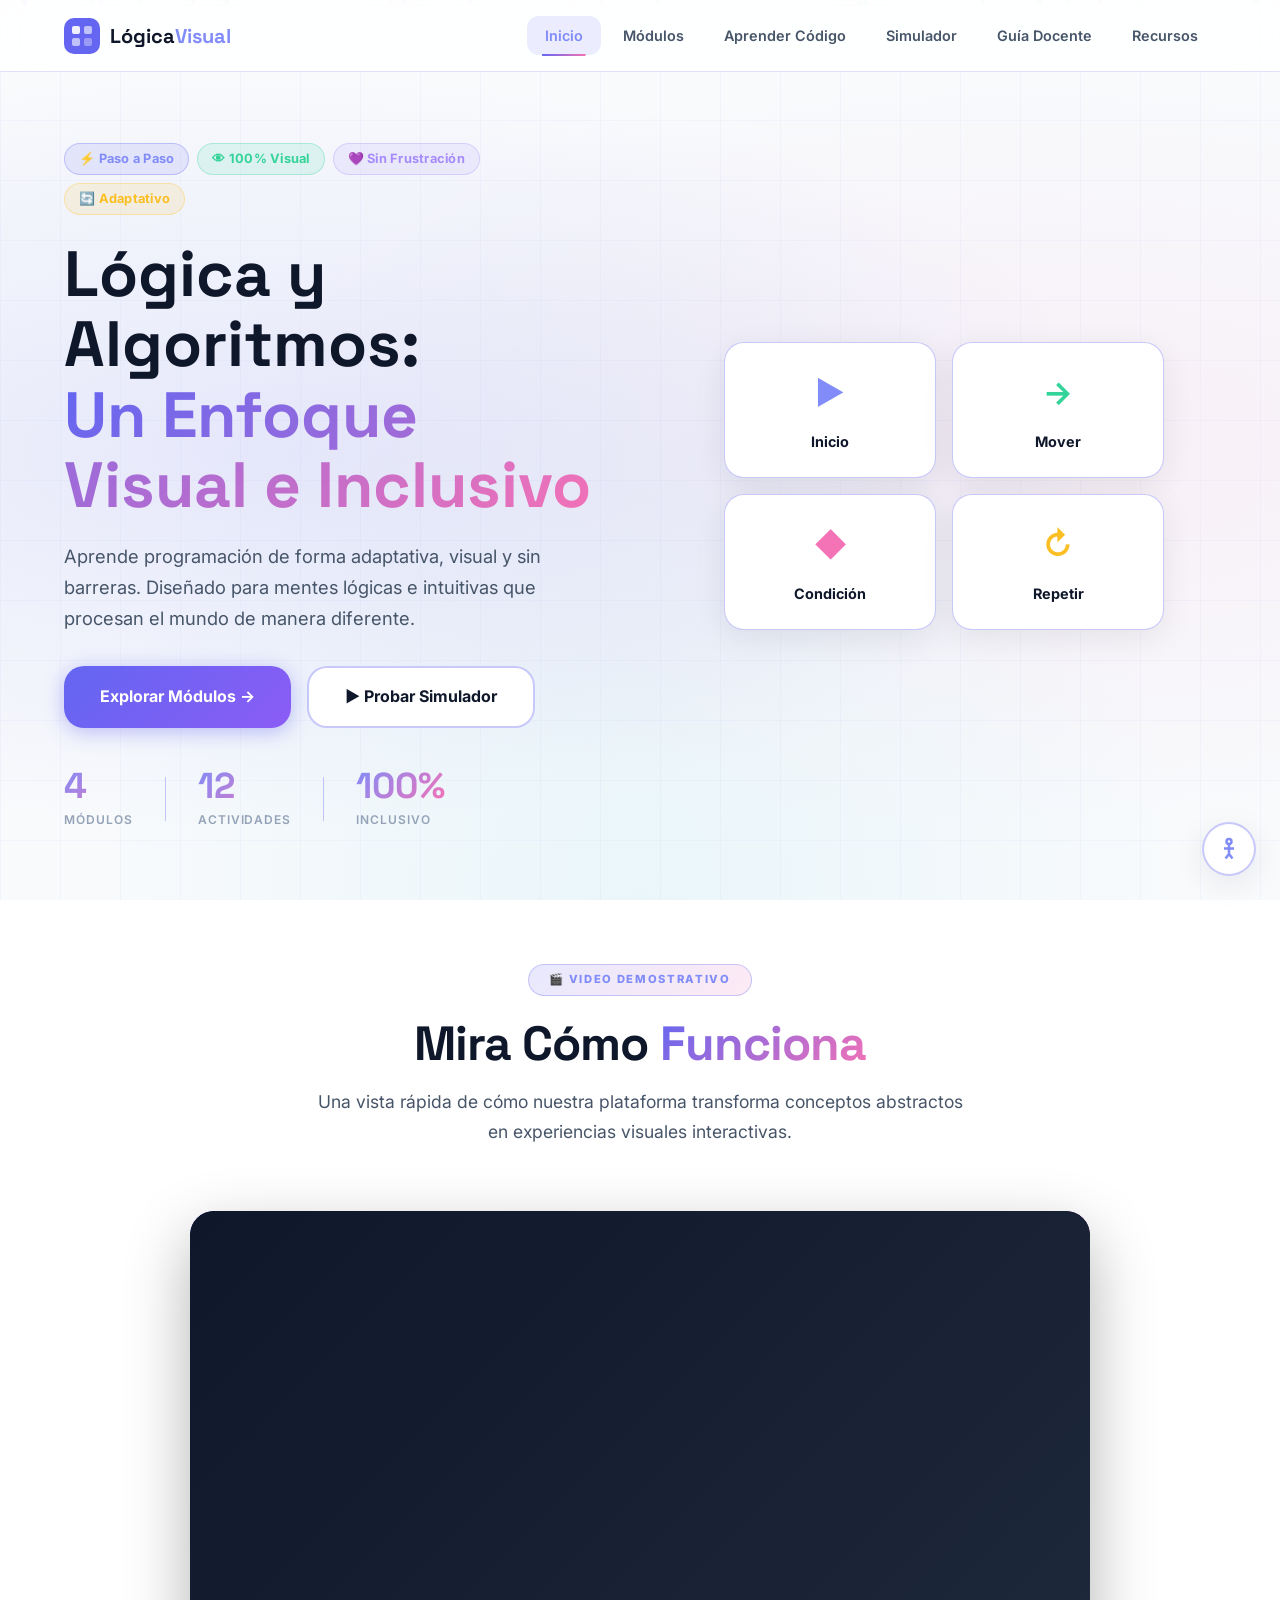
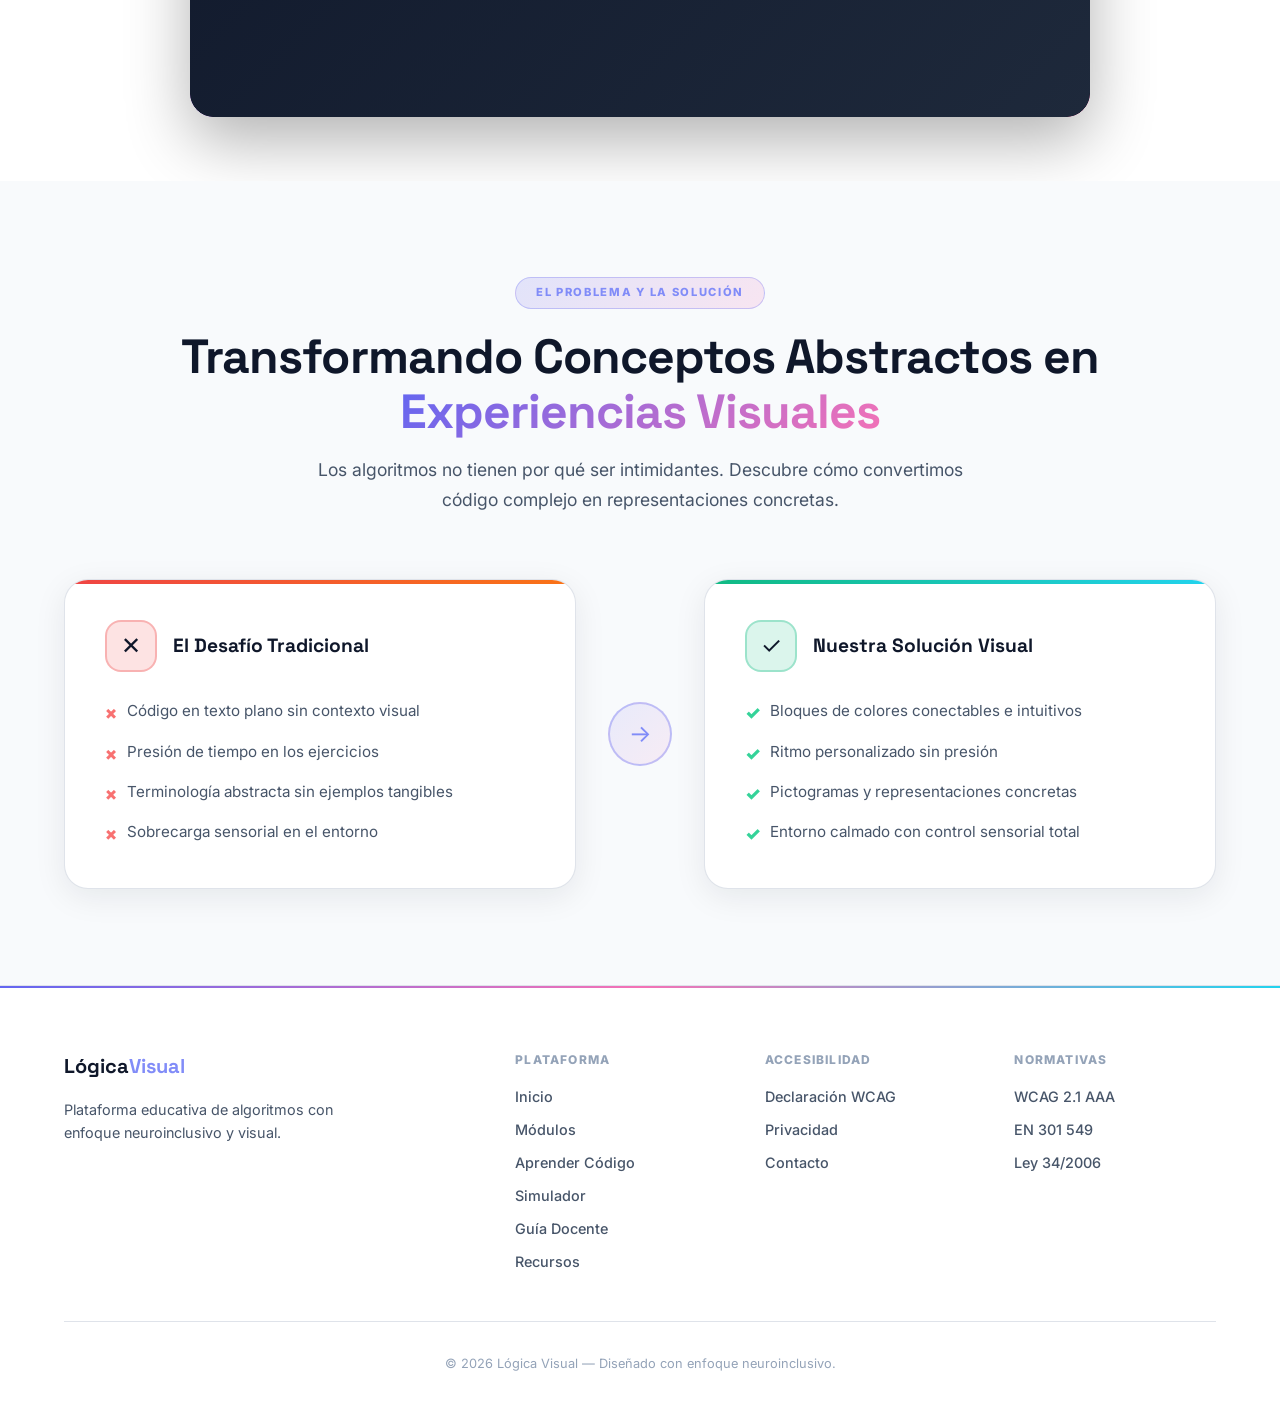
==== index.html @ 47a16895 "Add files via upload" ====
<!DOCTYPE html>
<html lang="es" data-mode="standard">
<head>
    <meta charset="UTF-8">
    <meta name="viewport" content="width=device-width, initial-scale=1.0">
    <meta name="description" content="Plataforma educativa de Algoritmos y Lógica de Programación para estudiantes neurodivergentes">
    <title>Lógica Visual | Inicio</title>
    <link rel="preconnect" href="https://fonts.googleapis.com">
    <link rel="preconnect" href="https://fonts.gstatic.com" crossorigin>
    <link href="https://fonts.googleapis.com/css2?family=Inter:wght@400;500;600;700;800&family=Space+Grotesk:wght@600;700;800&display=swap" rel="stylesheet">
    <link rel="stylesheet" href="styles.css">
</head>
<body>
    <a href="#main-content" class="skip-link">Saltar al contenido principal</a>

    <!-- Panel de Accesibilidad -->
    <div class="a11y-fab" id="a11yFab">
        <button class="a11y-fab-btn" id="a11yToggle" aria-label="Panel de accesibilidad" aria-expanded="false">
            <svg width="24" height="24" viewBox="0 0 24 24" fill="none" stroke="currentColor" stroke-width="2.5"><circle cx="12" cy="4.5" r="2.5"/><path d="M12 7v10m0 0l-3.5 4.5m3.5-4.5l3.5 4.5M7 11.5h10"/></svg>
        </button>
        <div class="a11y-panel" id="a11yPanel">
            <div class="a11y-panel-header"><span>Adaptación Sensorial</span></div>
            <div class="a11y-panel-body">
                <button class="a11y-btn active" data-mode="standard"><span class="a11y-btn-dot" style="background:linear-gradient(135deg,#6366F1,#8B5CF6)"></span>Modo Estándar</button>
                <button class="a11y-btn" data-mode="dark"><span class="a11y-btn-dot" style="background:linear-gradient(135deg,#1E293B,#334155)"></span>Modo Oscuro</button>
                <button class="a11y-btn" data-mode="high-contrast"><span class="a11y-btn-dot" style="background:linear-gradient(135deg,#FBBF24,#F59E0B)"></span>Alto Contraste</button>
                <button class="a11y-btn" data-mode="low-stimulus"><span class="a11y-btn-dot" style="background:linear-gradient(135deg,#D1D5DB,#9CA3AF)"></span>Baja Estimulación</button>
                <div class="a11y-divider"></div>
                <div class="a11y-font-row">
                    <button class="a11y-font-btn" id="fontDecrease">A−</button>
                    <span class="a11y-font-label">Texto</span>
                    <button class="a11y-font-btn" id="fontIncrease">A+</button>
                </div>
            </div>
        </div>
    </div>

    <!-- Navegación -->
    <header class="header">
        <nav class="nav">
            <div class="nav-inner">
                <a href="index.html" class="logo">
                    <div class="logo-mark">
                        <svg viewBox="0 0 36 36" fill="none">
                            <rect width="36" height="36" rx="10" fill="url(#lg)"/>
                            <defs><linearGradient id="lg" x1="0" y1="0" x2="36" y2="36"><stop stop-color="#6366F1"/><stop offset="1" stop-color="#A855F7"/></linearGradient></defs>
                            <rect x="8" y="8" width="8" height="8" rx="2" fill="#fff" opacity=".9"/>
                            <rect x="20" y="8" width="8" height="8" rx="2" fill="#fff" opacity=".6"/>
                            <rect x="8" y="20" width="8" height="8" rx="2" fill="#fff" opacity=".6"/>
                            <rect x="20" y="20" width="8" height="8" rx="2" fill="#fff" opacity=".35"/>
                        </svg>
                    </div>
                    <span class="logo-text">Lógica<span class="logo-accent">Visual</span></span>
                </a>
                <div class="nav-links" id="navLinks">
                    <a href="index.html" class="nav-link active">Inicio</a>
                    <a href="modulos.html" class="nav-link">Módulos</a>
                    <a href="aprender.html" class="nav-link">Aprender Código</a>
                    <a href="simulador.html" class="nav-link">Simulador</a>
                    <a href="guia.html" class="nav-link">Guía Docente</a>
                    <a href="recursos.html" class="nav-link">Recursos</a>
                </div>
            </div>
        </nav>
    </header>

    <main id="main-content">

        <!-- ═══════ HERO CINEMÁTICO ═══════ -->
        <section class="hero">
            <div class="hero-grid-overlay"></div>
            <div class="particles-container" id="particles"></div>
            <div class="hero-container">
                <div class="hero-content">
                    <div class="hero-badges">
                        <span class="badge badge-blue">⚡ Paso a Paso</span>
                        <span class="badge badge-emerald">👁 100% Visual</span>
                        <span class="badge badge-violet">💜 Sin Frustración</span>
                        <span class="badge badge-amber">🔄 Adaptativo</span>
                    </div>
                    <h1 class="hero-title">
                        Lógica y Algoritmos:<br>
                        <span class="hero-title-gradient">Un Enfoque Visual e Inclusivo</span>
                    </h1>
                    <p class="hero-sub">Aprende programación de forma adaptativa, visual y sin barreras. Diseñado para mentes lógicas e intuitivas que procesan el mundo de manera diferente.</p>
                    <div class="hero-actions">
                        <a href="modulos.html" class="btn-hero-primary">Explorar Módulos →</a>
                        <a href="simulador.html" class="btn-hero-secondary">▶ Probar Simulador</a>
                    </div>
                    <div class="hero-stats">
                        <div class="stat"><span class="stat-number">4</span><span class="stat-label">Módulos</span></div>
                        <div class="stat-divider"></div>
                        <div class="stat"><span class="stat-number">12</span><span class="stat-label">Actividades</span></div>
                        <div class="stat-divider"></div>
                        <div class="stat"><span class="stat-number">100%</span><span class="stat-label">Inclusivo</span></div>
                    </div>
                </div>
                <div class="hero-visual">
                    <div class="hero-3d-scene">
                        <div class="floating-block"><span style="color:var(--indigo);font-size:2rem">▶</span><span>Inicio</span></div>
                        <div class="floating-block"><span style="color:var(--emerald);font-size:2rem">→</span><span>Mover</span></div>
                        <div class="floating-block"><span style="color:var(--pink);font-size:2rem">◆</span><span>Condición</span></div>
                        <div class="floating-block"><span style="color:var(--amber);font-size:2rem">↻</span><span>Repetir</span></div>
                    </div>
                </div>
            </div>
        </section>

        <!-- ═══════ VIDEO INTERACTIVO ═══════ -->
        <section class="video-section">
            <div class="container">
                <div class="section-head">
                    <span class="section-tag">🎬 Video Demostrativo</span>
                    <h2 class="section-title">Mira Cómo <span class="gradient-text">Funciona</span></h2>
                    <p class="section-desc">Una vista rápida de cómo nuestra plataforma transforma conceptos abstractos en experiencias visuales interactivas.</p>
                </div>
                <div class="video-wrapper">
                    <div class="video-container" id="videoContainer">
                        <div class="video-placeholder" style="padding:0;overflow:hidden;">
                            <iframe src="https://www.youtube.com/embed/ECLEvQE_SDI" title="¿Qué es la Programación?" frameborder="0" allow="accelerometer; autoplay; clipboard-write; encrypted-media; gyroscope; picture-in-picture" referrerpolicy="strict-origin-when-cross-origin" allowfullscreen style="position:absolute;top:0;left:0;width:100%;height:100%;border-radius:inherit;"></iframe>
                        </div>
                    </div>
                </div>
            </div>
        </section>

        <!-- ═══════ DESAFÍO Y SOLUCIÓN ═══════ -->
        <section class="section">
            <div class="container">
                <div class="section-head">
                    <span class="section-tag">El Problema y la Solución</span>
                    <h2 class="section-title">Transformando Conceptos Abstractos en <span class="gradient-text">Experiencias Visuales</span></h2>
                    <p class="section-desc">Los algoritmos no tienen por qué ser intimidantes. Descubre cómo convertimos código complejo en representaciones concretas.</p>
                </div>
                <div class="challenge-row">
                    <article class="challenge-card">
                        <div class="challenge-card-top">
                            <div class="challenge-icon challenge-icon-red">✕</div>
                            <h3 class="challenge-label">El Desafío Tradicional</h3>
                        </div>
                        <ul class="challenge-list">
                            <li><span class="x-mark">×</span> Código en texto plano sin contexto visual</li>
                            <li><span class="x-mark">×</span> Presión de tiempo en los ejercicios</li>
                            <li><span class="x-mark">×</span> Terminología abstracta sin ejemplos tangibles</li>
                            <li><span class="x-mark">×</span> Sobrecarga sensorial en el entorno</li>
                        </ul>
                    </article>
                    <div class="challenge-arrow-col">
                        <div class="challenge-arrow">→</div>
                    </div>
                    <article class="challenge-card">
                        <div class="challenge-card-top">
                            <div class="challenge-icon challenge-icon-green">✓</div>
                            <h3 class="challenge-label">Nuestra Solución Visual</h3>
                        </div>
                        <ul class="challenge-list">
                            <li><span class="check-mark">✓</span> Bloques de colores conectables e intuitivos</li>
                            <li><span class="check-mark">✓</span> Ritmo personalizado sin presión</li>
                            <li><span class="check-mark">✓</span> Pictogramas y representaciones concretas</li>
                            <li><span class="check-mark">✓</span> Entorno calmado con control sensorial total</li>
                        </ul>
                    </article>
                </div>
            </div>
        </section>

    </main>

    <footer class="footer">
        <div class="container">
            <div class="footer-grid">
                <div class="footer-brand">
                    <a href="index.html" class="logo">
                        <span class="logo-text">Lógica<span class="logo-accent">Visual</span></span>
                    </a>
                    <p class="footer-tagline">Plataforma educativa de algoritmos con enfoque neuroinclusivo y visual.</p>
                </div>
                <div class="footer-col">
                    <h4>Plataforma</h4>
                    <a href="index.html">Inicio</a>
                    <a href="modulos.html">Módulos</a>
                    <a href="aprender.html">Aprender Código</a>
                    <a href="simulador.html">Simulador</a>
                    <a href="guia.html">Guía Docente</a>
                    <a href="recursos.html">Recursos</a>
                </div>
                <div class="footer-col">
                    <h4>Accesibilidad</h4>
                    <a href="#">Declaración WCAG</a>
                    <a href="#">Privacidad</a>
                    <a href="#">Contacto</a>
                </div>
                <div class="footer-col">
                    <h4>Normativas</h4>
                    <a href="#">WCAG 2.1 AAA</a>
                    <a href="#">EN 301 549</a>
                    <a href="#">Ley 34/2006</a>
                </div>
            </div>
            <div class="footer-bottom">
                <p>© 2026 Lógica Visual — Diseñado con enfoque neuroinclusivo.</p>
            </div>
        </div>
    </footer>

    <script src="app.js"></script>
</body>
</html>
---- styles.css ----
/* ═══════════════════════════════════════════════════════════
   LÓGICA VISUAL — DISEÑO CINEMATOGRÁFICO PROFESIONAL
   ═══════════════════════════════════════════════════════════ */

/* ─── VARIABLES DE DISEÑO ─── */
:root {
    --c-bg: #0B1120;
    --c-bg2: #111827;
    --c-bg3: #1E293B;
    --c-card: #1E293B;
    --c-text: #F1F5F9;
    --c-text2: #94A3B8;
    --c-text3: #64748B;
    --c-border: rgba(99,102,241,0.3);
    --c-border2: rgba(148,163,184,0.2);

    --indigo: #818CF8;
    --indigo-d: #6366F1;
    --emerald: #34D399;
    --pink: #F472B6;
    --amber: #FBBF24;
    --red: #F87171;
    --cyan: #22D3EE;
    --violet: #A78BFA;
    --orange: #FB923C;

    --g1: linear-gradient(135deg, #6366F1, #8B5CF6, #A78BFA);
    --g2: linear-gradient(135deg, #06B6D4, #3B82F6, #8B5CF6);
    --g3: linear-gradient(135deg, #F43F5E, #EC4899, #F472B6);
    --g4: linear-gradient(135deg, #F59E0B, #F97316, #EF4444);
    --g5: linear-gradient(135deg, #10B981, #14B8A6, #06B6D4);

    --shadow-card: 0 8px 32px rgba(0,0,0,0.4);
    --shadow-glow: 0 0 40px rgba(99,102,241,0.3);
    --r-sm: 8px; --r-md: 12px; --r-lg: 16px; --r-xl: 20px; --r-2xl: 24px; --r-full: 9999px;
    --font: 'Inter', sans-serif;
    --font-d: 'Space Grotesk', sans-serif;
    --container: 1200px;
    --header-h: 72px;
}

/* ─── MODO CLARO ─── */
[data-mode="standard"] {
    --c-bg: #F8FAFC;
    --c-bg2: #FFFFFF;
    --c-bg3: #F1F5F9;
    --c-card: #FFFFFF;
    --c-text: #0F172A;
    --c-text2: #475569;
    --c-text3: #94A3B8;
    --c-border: rgba(99,102,241,0.35);
    --c-border2: rgba(148,163,184,0.3);
    --shadow-card: 0 8px 32px rgba(15,23,42,0.08);
    --shadow-glow: 0 0 40px rgba(99,102,241,0.15);
}
/* ─── ALTO CONTRASTE ─── */
[data-mode="high-contrast"] {
    --c-bg: #000000;
    --c-bg2: #0A0A0A;
    --c-bg3: #1A1A1A;
    --c-card: #0A0A0A;
    --c-text: #FFFFFF;
    --c-text2: #FFFFFF;
    --c-text3: #E0E0E0;
    --c-border: #FFD740;
    --c-border2: #FFFFFF;
}
/* ─── BAJA ESTIMULACIÓN ─── */
[data-mode="low-stimulus"] {
    --c-bg: #F5F5F0;
    --c-bg2: #FAFAF8;
    --c-bg3: #EEEDEA;
    --c-card: #FAFAF8;
    --c-text: #2C2C2C;
    --c-text2: #5A5A5A;
    --c-text3: #8A8A8A;
    --c-border: #D0D0C8;
    --shadow-card: 0 4px 16px rgba(44,44,44,0.06);
}

/* ═══════════════════════════════════════════════
   RESET Y BASE
   ═══════════════════════════════════════════════ */
*, *::before, *::after { box-sizing: border-box; margin: 0; padding: 0; }
html { scroll-behavior: smooth; font-size: 16px; }
body {
    font-family: var(--font);
    color: var(--c-text);
    background: var(--c-bg);
    line-height: 1.6;
    overflow-x: hidden;
    -webkit-font-smoothing: antialiased;
}
img, svg, video { max-width: 100%; display: block; }
a { color: inherit; text-decoration: none; }
ul { list-style: none; }
button { font-family: inherit; cursor: pointer; border: none; background: none; color: inherit; }
.container { max-width: var(--container); margin: 0 auto; padding: 0 1.5rem; }
.skip-link { position: absolute; top: -100%; left: 1rem; z-index: 9999; padding: .75rem 1.5rem; background: var(--indigo-d); color: #fff; font-weight: 600; }
.skip-link:focus { top: 0; }
*:focus-visible { outline: 3px solid var(--indigo); outline-offset: 2px; }

/* ═══════════════════════════════════════════════
   BORDES DEGRADADOS ANIMADOS (EFECTO CINEMÁTICO)
   ═══════════════════════════════════════════════ */
.gradient-border {
    position: relative;
    background: var(--c-card);
    border-radius: var(--r-xl);
    overflow: hidden;
}
.gradient-border::before {
    content: '';
    position: absolute;
    inset: 0;
    border-radius: inherit;
    padding: 2px;
    background: linear-gradient(135deg, var(--indigo-d), var(--pink), var(--cyan), var(--emerald));
    background-size: 300% 300%;
    animation: borderRotate 6s linear infinite;
    -webkit-mask: linear-gradient(#fff 0 0) content-box, linear-gradient(#fff 0 0);
    -webkit-mask-composite: xor;
    mask-composite: exclude;
    pointer-events: none;
}
@keyframes borderRotate {
    0% { background-position: 0% 50%; }
    50% { background-position: 100% 50%; }
    100% { background-position: 0% 50%; }
}

/* Línea de gradiente superior */
.gradient-topline {
    position: relative;
    overflow: hidden;
}
.gradient-topline::before {
    content: '';
    position: absolute;
    top: 0;
    left: 0;
    right: 0;
    height: 3px;
    background: linear-gradient(90deg, var(--indigo-d), var(--pink), var(--cyan), var(--emerald), var(--indigo-d));
    background-size: 200% 100%;
    animation: slideGradient 4s linear infinite;
    z-index: 10;
}
@keyframes slideGradient {
    0% { background-position: 0% 50%; }
    100% { background-position: 200% 50%; }
}

/* ═══════════════════════════════════════════════
   PANEL ACCESIBILIDAD
   ═══════════════════════════════════════════════ */
.a11y-fab { position: fixed; bottom: 1.5rem; right: 1.5rem; z-index: 9000; }
.a11y-fab-btn {
    width: 54px; height: 54px; border-radius: var(--r-full);
    background: var(--c-card); border: 2px solid var(--c-border);
    box-shadow: var(--shadow-card);
    display: flex; align-items: center; justify-content: center;
    color: var(--indigo); transition: all .3s;
}
.a11y-fab-btn:hover { transform: scale(1.1) rotate(90deg); box-shadow: var(--shadow-glow); }
.a11y-panel {
    position: absolute; bottom: calc(100% + 12px); right: 0;
    width: 280px; background: var(--c-card);
    border-radius: var(--r-xl); border: 1px solid var(--c-border);
    box-shadow: var(--shadow-card); overflow: hidden;
    display: none;
}
.a11y-fab.open .a11y-panel { display: block; animation: panelIn .3s ease; }
@keyframes panelIn { from { opacity: 0; transform: translateY(10px); } to { opacity: 1; transform: translateY(0); } }
.a11y-panel-header { padding: .875rem 1rem; font-size: .75rem; font-weight: 700; text-transform: uppercase; letter-spacing: .1em; color: var(--c-text2); border-bottom: 1px solid var(--c-border2); }
.a11y-panel-body { padding: .75rem; }
.a11y-btn {
    display: flex; align-items: center; gap: .625rem; width: 100%;
    padding: .5rem .75rem; border-radius: var(--r-md);
    font-size: .85rem; font-weight: 500; color: var(--c-text2); text-align: left;
    transition: all .2s;
}
.a11y-btn:hover { background: var(--c-bg3); color: var(--c-text); }
.a11y-btn.active { background: rgba(99,102,241,.15); color: var(--indigo); font-weight: 600; }
.a11y-btn-dot { width: 16px; height: 16px; border-radius: 50%; }
.a11y-divider { height: 1px; background: var(--c-border2); margin: .5rem 0; }
.a11y-font-row { display: flex; align-items: center; justify-content: center; gap: .75rem; }
.a11y-font-btn {
    width: 36px; height: 32px; border-radius: var(--r-sm);
    border: 1px solid var(--c-border); font-size: .8rem; font-weight: 700;
    color: var(--c-text2); background: var(--c-bg3);
    display: flex; align-items: center; justify-content: center;
}
.a11y-font-label { font-size: .75rem; color: var(--c-text3); font-weight: 600; }

/* ═══════════════════════════════════════════════
   HEADER CINEMÁTICO
   ═══════════════════════════════════════════════ */
.header {
    position: fixed; top: 0; left: 0; right: 0; z-index: 1000;
    height: var(--header-h);
    background: rgba(11,17,32,.85);
    backdrop-filter: blur(20px);
    -webkit-backdrop-filter: blur(20px);
    border-bottom: 1px solid rgba(99,102,241,.2);
}
[data-mode="standard"] .header { background: rgba(255,255,255,.85); border-bottom-color: rgba(99,102,241,.2); }
.nav { height: 100%; }
.nav-inner {
    max-width: var(--container); margin: 0 auto; padding: 0 1.5rem;
    height: 100%; display: flex; align-items: center; justify-content: space-between;
}
.logo { display: flex; align-items: center; gap: .625rem; }
.logo-mark svg { width: 36px; height: 36px; transition: transform .3s; }
.logo:hover .logo-mark svg { transform: rotate(90deg); }
.logo-text { font-family: var(--font-d); font-size: 1.25rem; font-weight: 800; color: var(--c-text); }
.logo-accent { color: var(--indigo); }
.nav-links { display: flex; gap: .25rem; }
.nav-link {
    position: relative;
    padding: .5rem 1.125rem; border-radius: var(--r-md);
    font-size: .9rem; font-weight: 600; color: var(--c-text2);
    transition: all .3s;
}
.nav-link:hover { color: var(--c-text); background: rgba(99,102,241,.1); }
.nav-link.active {
    color: var(--indigo);
    background: rgba(99,102,241,.12);
}
.nav-link.active::after {
    content: '';
    position: absolute; bottom: -1px; left: 50%; transform: translateX(-50%);
    width: 60%; height: 2px;
    background: linear-gradient(90deg, var(--indigo-d), var(--pink));
    border-radius: 2px;
}

/* ═══════════════════════════════════════════════
   HERO CINEMÁTICO
   ═══════════════════════════════════════════════ */
.hero {
    position: relative;
    min-height: 100vh;
    display: flex; align-items: center;
    padding-top: var(--header-h);
    overflow: hidden;
    background:
        radial-gradient(ellipse at 20% 50%, rgba(99,102,241,.12) 0%, transparent 60%),
        radial-gradient(ellipse at 80% 50%, rgba(244,114,182,.08) 0%, transparent 60%),
        radial-gradient(ellipse at 50% 100%, rgba(6,182,212,.06) 0%, transparent 60%),
        var(--c-bg);
}
.hero-grid-overlay {
    position: absolute; inset: 0;
    background-image:
        linear-gradient(rgba(99,102,241,.04) 1px, transparent 1px),
        linear-gradient(90deg, rgba(99,102,241,.04) 1px, transparent 1px);
    background-size: 60px 60px;
    pointer-events: none;
}
[data-mode="dark"] .hero-grid-overlay {
    background-image:
        linear-gradient(rgba(99,102,241,.06) 1px, transparent 1px),
        linear-gradient(90deg, rgba(99,102,241,.06) 1px, transparent 1px);
}
.hero-container {
    position: relative; z-index: 2;
    max-width: var(--container); margin: 0 auto; padding: 0 1.5rem;
    display: grid; grid-template-columns: 1fr 1fr; gap: 4rem; align-items: center;
}
.hero-content { display: flex; flex-direction: column; align-items: flex-start; }
.hero-badges { display: flex; flex-wrap: wrap; gap: .5rem; margin-bottom: 1.5rem; }
.badge {
    display: inline-flex; align-items: center; gap: .375rem;
    padding: .3rem .875rem; border-radius: var(--r-full);
    font-size: .8rem; font-weight: 700; letter-spacing: .02em;
    border: 1px solid;
}
.badge-blue { background: rgba(99,102,241,.12); color: var(--indigo); border-color: rgba(99,102,241,.3); }
.badge-emerald { background: rgba(52,211,153,.12); color: var(--emerald); border-color: rgba(52,211,153,.3); }
.badge-violet { background: rgba(167,139,250,.12); color: var(--violet); border-color: rgba(167,139,250,.3); }
.badge-amber { background: rgba(251,191,36,.12); color: var(--amber); border-color: rgba(251,191,36,.3); }

.hero-title {
    font-family: var(--font-d);
    font-size: clamp(2.5rem, 5vw, 4rem);
    font-weight: 800; line-height: 1.1;
    color: var(--c-text);
    margin-bottom: 1.25rem;
}
.hero-title-gradient {
    background: linear-gradient(135deg, var(--indigo-d), var(--pink), var(--orange));
    background-size: 200% 200%;
    -webkit-background-clip: text; -webkit-text-fill-color: transparent;
    background-clip: text;
    animation: gradShift 5s ease infinite;
}
@keyframes gradShift { 0%,100% { background-position: 0% 50%; } 50% { background-position: 100% 50%; } }
.hero-sub { font-size: 1.15rem; color: var(--c-text2); line-height: 1.7; margin-bottom: 2rem; max-width: 540px; }
.hero-actions { display: flex; gap: 1rem; flex-wrap: wrap; margin-bottom: 2.5rem; }

.btn-hero-primary {
    display: inline-flex; align-items: center; gap: .5rem;
    padding: 1rem 2.25rem;
    background: linear-gradient(135deg, #6366F1, #8B5CF6);
    color: #fff; font-weight: 700; font-size: 1rem;
    border-radius: var(--r-xl);
    box-shadow: 0 4px 20px rgba(99,102,241,.4);
    transition: all .4s cubic-bezier(.4,0,.2,1);
    position: relative; overflow: hidden;
}
.btn-hero-primary::after {
    content: ''; position: absolute; inset: 0;
    background: linear-gradient(135deg, rgba(255,255,255,.2), transparent);
    opacity: 0; transition: opacity .3s;
}
.btn-hero-primary:hover { transform: translateY(-3px); box-shadow: 0 8px 30px rgba(99,102,241,.5); color: #fff; }
.btn-hero-primary:hover::after { opacity: 1; }

.btn-hero-secondary {
    display: inline-flex; align-items: center; gap: .5rem;
    padding: 1rem 2.25rem;
    background: var(--c-card); color: var(--c-text);
    font-weight: 700; font-size: 1rem;
    border-radius: var(--r-xl);
    border: 2px solid var(--c-border);
    transition: all .4s;
}
.btn-hero-secondary:hover { border-color: var(--indigo); color: var(--indigo); transform: translateY(-3px); box-shadow: var(--shadow-glow); }

.hero-stats { display: flex; align-items: center; gap: 2rem; }
.stat { display: flex; flex-direction: column; }
.stat-number {
    font-family: var(--font-d); font-size: 2.25rem; font-weight: 800;
    color: var(--c-text); line-height: 1;
    background: linear-gradient(135deg, var(--indigo), var(--pink));
    -webkit-background-clip: text; -webkit-text-fill-color: transparent; background-clip: text;
}
.stat-label { font-size: .75rem; color: var(--c-text3); font-weight: 600; margin-top: .375rem; text-transform: uppercase; letter-spacing: .08em; }
.stat-divider { width: 1px; height: 44px; background: var(--c-border); }

.hero-visual { display: flex; justify-content: center; align-items: center; }
.hero-3d-scene { display: grid; grid-template-columns: 1fr 1fr; gap: 1rem; width: 100%; max-width: 440px; }
.floating-block {
    background: var(--c-card); border: 1px solid var(--c-border);
    border-radius: var(--r-xl); padding: 1.5rem;
    display: flex; flex-direction: column; align-items: center; gap: .75rem;
    box-shadow: var(--shadow-card);
    transition: all .4s;
    animation: floatBlock 6s ease-in-out infinite;
}
.floating-block:nth-child(1) { animation-delay: 0s; }
.floating-block:nth-child(2) { animation-delay: 1.5s; }
.floating-block:nth-child(3) { animation-delay: 3s; }
.floating-block:nth-child(4) { animation-delay: 4.5s; }
@keyframes floatBlock { 0%,100% { transform: translateY(0); } 50% { transform: translateY(-12px); } }
.floating-block:hover { border-color: var(--indigo); box-shadow: var(--shadow-glow); }
.floating-block span { font-size: .9rem; font-weight: 700; color: var(--c-text); }

/* ═══════════════════════════════════════════════
   SECCIONES
   ═══════════════════════════════════════════════ */
.section {
    padding: 6rem 0;
    position: relative;
    overflow: hidden;
}
.section:nth-child(odd) { background: var(--c-bg); }
.section:nth-child(even) { background: var(--c-bg2); }
.section-head { text-align: center; margin-bottom: 4rem; position: relative; z-index: 2; }
.section-tag {
    display: inline-block;
    font-size: .7rem; font-weight: 800;
    text-transform: uppercase; letter-spacing: .15em;
    padding: .375rem 1.25rem;
    border-radius: var(--r-full);
    background: linear-gradient(135deg, rgba(99,102,241,.15), rgba(244,114,182,.15));
    color: var(--indigo);
    border: 1px solid rgba(99,102,241,.3);
    margin-bottom: 1.25rem;
}
.section-title {
    font-family: var(--font-d);
    font-size: clamp(2rem, 4vw, 3rem);
    font-weight: 800; color: var(--c-text);
    margin-bottom: 1rem; line-height: 1.15;
    letter-spacing: -.02em;
}
.section-desc { font-size: 1.1rem; color: var(--c-text2); max-width: 650px; margin: 0 auto; line-height: 1.7; }
.gradient-text {
    background: linear-gradient(135deg, var(--indigo-d), var(--pink), var(--cyan));
    background-size: 200% 200%;
    -webkit-background-clip: text; -webkit-text-fill-color: transparent; background-clip: text;
    animation: gradShift 5s ease infinite;
}

/* ═══════════════════════════════════════════════
   TARJETAS DE DESAFÍO
   ═══════════════════════════════════════════════ */
.challenge-row { display: grid; grid-template-columns: 1fr auto 1fr; gap: 2rem; align-items: center; }
.challenge-card {
    background: var(--c-card);
    border-radius: var(--r-2xl);
    padding: 2.5rem;
    box-shadow: var(--shadow-card);
    border: 1px solid var(--c-border2);
    position: relative;
    overflow: hidden;
    transition: all .4s;
}
.challenge-card::before {
    content: ''; position: absolute; top: 0; left: 0; right: 0; height: 4px;
}
.challenge-card:nth-child(1)::before { background: linear-gradient(90deg, #EF4444, #F97316); }
.challenge-card:nth-child(3)::before { background: linear-gradient(90deg, #10B981, #22D3EE); }
.challenge-card:hover { transform: translateY(-6px); box-shadow: var(--shadow-glow); border-color: var(--indigo); }
.challenge-card-top { display: flex; align-items: center; gap: 1rem; margin-bottom: 1.75rem; }
.challenge-icon {
    width: 52px; height: 52px; border-radius: var(--r-lg);
    display: flex; align-items: center; justify-content: center;
    font-size: 1.5rem;
}
.challenge-icon-red { background: rgba(239,68,68,.15); border: 2px solid rgba(239,68,68,.3); }
.challenge-icon-green { background: rgba(16,185,129,.15); border: 2px solid rgba(16,185,129,.3); }
.challenge-label { font-family: var(--font-d); font-size: 1.2rem; font-weight: 700; color: var(--c-text); }
.challenge-list { display: flex; flex-direction: column; gap: .875rem; }
.challenge-list li {
    display: flex; align-items: flex-start; gap: .625rem;
    font-size: .95rem; color: var(--c-text2); line-height: 1.5;
}
.x-mark { color: var(--red); font-weight: 900; font-size: 1.1rem; flex-shrink: 0; }
.check-mark { color: var(--emerald); font-weight: 900; font-size: 1.1rem; flex-shrink: 0; }
.challenge-arrow-col { display: flex; align-items: center; justify-content: center; }
.challenge-arrow {
    width: 64px; height: 64px; border-radius: var(--r-full);
    background: linear-gradient(135deg, rgba(99,102,241,.1), rgba(244,114,182,.1));
    border: 2px solid var(--c-border);
    display: flex; align-items: center; justify-content: center;
    font-size: 1.5rem; color: var(--indigo);
    animation: arrowPulse 2s ease-in-out infinite;
}
@keyframes arrowPulse { 0%,100% { transform: scale(1); } 50% { transform: scale(1.1); } }

/* ═══════════════════════════════════════════════
   TARJETAS DE MÓDULOS
   ═══════════════════════════════════════════════ */
.modules-grid {
    display: grid;
    grid-template-columns: repeat(auto-fill, minmax(270px, 1fr));
    gap: 1.5rem;
}
.mod-card {
    background: var(--c-card);
    border-radius: var(--r-2xl);
    padding: 2rem;
    box-shadow: var(--shadow-card);
    border: 1px solid var(--c-border2);
    display: flex; flex-direction: column;
    transition: all .4s cubic-bezier(.4,0,.2,1);
    position: relative; overflow: hidden;
}
.mod-card::before {
    content: ''; position: absolute; top: 0; left: 0; right: 0; height: 3px;
    background: linear-gradient(90deg, var(--indigo-d), var(--pink), var(--cyan));
    opacity: 0; transition: opacity .4s;
}
.mod-card:hover::before { opacity: 1; }
.mod-card:hover { transform: translateY(-8px); box-shadow: var(--shadow-glow); border-color: var(--indigo); }
.mod-card-top { display: flex; justify-content: space-between; align-items: flex-start; margin-bottom: 1.5rem; }
.mod-icon {
    width: 56px; height: 56px; border-radius: var(--r-lg);
    background: linear-gradient(135deg, rgba(99,102,241,.2), rgba(139,92,246,.1));
    border: 1px solid rgba(99,102,241,.3);
    display: flex; align-items: center; justify-content: center;
    font-size: 1.75rem;
}
.mod-meta { display: flex; flex-direction: column; align-items: flex-end; gap: .375rem; }
.mod-time { font-size: .75rem; font-weight: 700; color: var(--c-text3); }
.mod-level {
    font-size: .65rem; font-weight: 800; text-transform: uppercase; letter-spacing: .06em;
    padding: .2rem .6rem; border-radius: var(--r-full);
    background: rgba(52,211,153,.15); color: var(--emerald);
    border: 1px solid rgba(52,211,153,.3);
}
.mod-title { font-family: var(--font-d); font-size: 1.2rem; font-weight: 700; color: var(--c-text); margin-bottom: .625rem; }
.mod-desc { font-size: .9rem; color: var(--c-text2); line-height: 1.6; margin-bottom: 1.25rem; flex-grow: 1; }
.mod-tags { display: flex; flex-wrap: wrap; gap: .375rem; margin-bottom: 1.5rem; }
.mod-tag {
    padding: .2rem .6rem; background: var(--c-bg3); border-radius: var(--r-full);
    font-size: .7rem; font-weight: 700; color: var(--c-text2);
    border: 1px solid var(--c-border2);
}
.mod-btn {
    display: flex; align-items: center; justify-content: center; gap: .5rem;
    width: 100%; padding: .875rem;
    background: linear-gradient(135deg, var(--indigo-d), var(--indigo));
    color: #fff; font-weight: 700; font-size: .95rem;
    border-radius: var(--r-lg);
    box-shadow: 0 4px 16px rgba(99,102,241,.3);
    transition: all .3s;
}
.mod-btn:hover { transform: translateY(-2px); box-shadow: 0 8px 24px rgba(99,102,241,.4); }

/* ═══════════════════════════════════════════════
   VIDEO INTERACTIVO
   ═══════════════════════════════════════════════ */
.video-section {
    padding: 4rem 0;
    background: var(--c-bg2);
    position: relative;
    overflow: hidden;
}
.video-wrapper {
    position: relative;
    max-width: 900px;
    margin: 0 auto;
    border-radius: var(--r-2xl);
    overflow: hidden;
    box-shadow: 0 24px 64px rgba(0,0,0,.3);
}
.video-wrapper::before {
    content: '';
    position: absolute; inset: -3px;
    background: linear-gradient(135deg, var(--indigo-d), var(--pink), var(--cyan), var(--emerald));
    background-size: 300% 300%;
    animation: borderRotate 6s linear infinite;
    border-radius: calc(var(--r-2xl) + 3px);
    z-index: -1;
}
.video-container {
    position: relative;
    background: #000;
    border-radius: var(--r-2xl);
    overflow: hidden;
    aspect-ratio: 16 / 9;
}
.video-container iframe,
.video-container video {
    position: absolute;
    top: 0; left: 0;
    width: 100%; height: 100%;
    border: none;
}
.video-placeholder {
    position: absolute; inset: 0;
    display: flex; flex-direction: column;
    align-items: center; justify-content: center;
    background: linear-gradient(135deg, #0F172A, #1E293B);
    color: white; gap: 1rem;
}
.video-play-btn {
    width: 80px; height: 80px; border-radius: 50%;
    background: linear-gradient(135deg, var(--indigo-d), var(--pink));
    display: flex; align-items: center; justify-content: center;
    box-shadow: 0 8px 32px rgba(99,102,241,.5);
    transition: all .3s;
    cursor: pointer;
    border: none;
}
.video-play-btn:hover { transform: scale(1.1); box-shadow: 0 12px 40px rgba(99,102,241,.6); }
.video-play-btn svg { margin-left: 4px; }
.video-label { font-family: var(--font-d); font-size: 1.1rem; font-weight: 700; color: rgba(255,255,255,.9); }

/* ═══════════════════════════════════════════════
   SIMULADOR
   ═══════════════════════════════════════════════ */
.sim-shell {
    background: var(--c-card);
    border-radius: var(--r-2xl);
    border: 1px solid var(--c-border);
    box-shadow: var(--shadow-card);
    overflow: hidden;
    position: relative;
}
.sim-shell::before {
    content: '';
    position: absolute; top: 0; left: 0; right: 0; height: 3px;
    background: linear-gradient(90deg, var(--indigo-d), var(--pink), var(--cyan), var(--emerald));
    z-index: 5;
}
.sim-topbar {
    display: flex; align-items: center;
    padding: .875rem 1.5rem;
    background: var(--c-bg3);
    border-bottom: 1px solid var(--c-border2);
}
.sim-dots { display: flex; gap: 7px; }
.sim-dots span { width: 12px; height: 12px; border-radius: 50%; }
.sim-dots span:nth-child(1) { background: #EF4444; }
.sim-dots span:nth-child(2) { background: #F59E0B; }
.sim-dots span:nth-child(3) { background: #10B981; }
.sim-topbar-title { flex: 1; text-align: center; font-size: .85rem; font-weight: 600; color: var(--c-text3); }
.sim-body { display: grid; grid-template-columns: 200px 1fr 260px; min-height: 460px; }
.sim-palette { padding: 1.25rem; border-right: 1px solid var(--c-border2); background: var(--c-bg3); }
.sim-section-title {
    font-size: .7rem; font-weight: 800; text-transform: uppercase;
    letter-spacing: .1em; color: var(--c-text3); margin-bottom: .875rem;
}
.sim-blocks-list { display: flex; flex-direction: column; gap: .5rem; }
.sim-block {
    display: flex; align-items: center; gap: .625rem;
    padding: .6rem .875rem; border-radius: var(--r-md);
    font-size: .85rem; font-weight: 600;
    background: var(--c-card); border: 1px solid var(--c-border2);
    color: var(--c-text); cursor: grab;
    transition: all .2s;
}
.sim-block:hover { border-color: var(--indigo); transform: translateX(4px); box-shadow: var(--shadow-glow); }
.sim-block:active { cursor: grabbing; transform: scale(.97); }
.sim-block-dot { width: 10px; height: 10px; border-radius: 50%; flex-shrink: 0; }

.sim-workspace { padding: 1.25rem; display: flex; flex-direction: column; }
.sim-workspace-header { display: flex; justify-content: space-between; align-items: center; margin-bottom: .875rem; }
.sim-action-btn {
    width: 32px; height: 32px; border-radius: var(--r-sm);
    background: var(--c-bg3); border: 1px solid var(--c-border2);
    display: flex; align-items: center; justify-content: center;
    color: var(--c-text2); font-size: .9rem;
    transition: all .2s;
}
.sim-action-btn:hover { border-color: var(--red); color: var(--red); }
.sim-workspace-area {
    flex: 1; min-height: 220px;
    background: var(--c-bg3);
    border: 2px dashed var(--c-border);
    border-radius: var(--r-lg);
    padding: .875rem;
    display: flex; flex-wrap: wrap; gap: .625rem;
    align-content: flex-start;
    transition: all .3s;
}
.sim-workspace-area.dragover { background: rgba(99,102,241,.08); border-color: var(--indigo); }
.sim-ws-placeholder {
    width: 100%;
    display: flex; flex-direction: column; align-items: center; justify-content: center;
    gap: .5rem; padding: 3rem 0;
    color: var(--c-text3); font-weight: 500; font-size: .9rem;
}
.ws-block {
    display: flex; align-items: center; gap: .5rem;
    padding: .5rem .875rem; border-radius: var(--r-md);
    font-size: .85rem; font-weight: 600;
    background: linear-gradient(135deg, var(--indigo-d), var(--indigo));
    color: white;
    position: relative;
    animation: blockPop .3s cubic-bezier(.34,1.56,.64,1);
    box-shadow: 0 4px 12px rgba(99,102,241,.3);
}
@keyframes blockPop { from { opacity: 0; transform: scale(.8); } to { opacity: 1; transform: scale(1); } }
.ws-block.executing { animation: blockGlow .8s ease-in-out infinite; }
@keyframes blockGlow { 0%,100% { box-shadow: 0 0 0 0 rgba(99,102,241,.5); } 50% { box-shadow: 0 0 0 8px rgba(99,102,241,0); } }
.ws-remove {
    position: absolute; top: -8px; right: -8px;
    width: 20px; height: 20px; border-radius: 50%;
    background: #EF4444; color: white; font-size: 11px;
    display: none; align-items: center; justify-content: center;
    border: 2px solid var(--c-card);
}
.ws-block:hover .ws-remove { display: flex; }
.sim-controls { display: flex; gap: .625rem; margin-top: .875rem; }
.sim-btn {
    flex: 1; display: flex; align-items: center; justify-content: center;
    gap: .5rem; padding: .75rem;
    border-radius: var(--r-md); font-size: .9rem; font-weight: 700;
    transition: all .3s;
}
.sim-btn-run {
    background: linear-gradient(135deg, #10B981, #14B8A6);
    color: white; box-shadow: 0 4px 16px rgba(16,185,129,.3);
}
.sim-btn-run:hover { box-shadow: 0 8px 24px rgba(16,185,129,.4); transform: translateY(-2px); }
.sim-btn-step {
    background: var(--c-bg3); color: var(--c-text2);
    border: 1px solid var(--c-border2);
}
.sim-btn-step:hover { border-color: var(--indigo); color: var(--indigo); }

.sim-exec { padding: 1.25rem; border-left: 1px solid var(--c-border2); display: flex; flex-direction: column; }
.sim-grid-wrap { flex: 1; position: relative; background: var(--c-bg3); border-radius: var(--r-lg); overflow: hidden; min-height: 200px; }
.sim-grid {
    display: grid; grid-template-columns: repeat(5, 1fr);
    grid-template-rows: repeat(5, 1fr);
    height: 100%; gap: 1px; background: var(--c-border2);
}
.sim-cell { background: var(--c-card); transition: background .3s; }
.sim-cell.visited { background: rgba(99,102,241,.15); }
.sim-char {
    position: absolute; top: 0; left: 0;
    width: 20%; height: 20%;
    display: flex; align-items: center; justify-content: center;
    transition: all .5s cubic-bezier(.34,1.56,.64,1);
    z-index: 2; font-size: 1.5rem;
}
.sim-log {
    margin-top: .875rem; max-height: 130px; overflow-y: auto;
    display: flex; flex-direction: column; gap: .375rem;
}
.sim-log-entry {
    display: flex; align-items: center; gap: .5rem;
    font-size: .75rem; padding: .4rem .625rem;
    border-radius: var(--r-sm);
    background: var(--c-bg3); color: var(--c-text2);
    font-weight: 600;
    border-left: 3px solid var(--indigo);
}

/* ═══════════════════════════════════════════════
   ACORDEONES
   ═══════════════════════════════════════════════ */
.guide-accordions {
    max-width: 800px; margin: 0 auto;
    display: flex; flex-direction: column; gap: 1rem;
}
.acc {
    background: var(--c-card);
    border-radius: var(--r-xl);
    border: 1px solid var(--c-border2);
    overflow: hidden;
    transition: all .3s;
}
.acc:hover { border-color: var(--c-border); box-shadow: var(--shadow-card); }
.acc-header {
    width: 100%;
    display: flex; align-items: center; justify-content: space-between;
    padding: 1.375rem 1.5rem;
    text-align: left;
    gap: 1rem;
    transition: background .2s;
}
.acc-header:hover { background: rgba(99,102,241,.05); }
.acc-header-left { display: flex; align-items: center; gap: 1rem; }
.acc-icon {
    width: 48px; height: 48px; border-radius: var(--r-lg);
    background: linear-gradient(135deg, rgba(99,102,241,.15), rgba(139,92,246,.1));
    border: 1px solid rgba(99,102,241,.3);
    display: flex; align-items: center; justify-content: center;
    font-size: 1.375rem;
    flex-shrink: 0;
}
.acc-title { font-family: var(--font-d); font-size: 1.05rem; font-weight: 700; color: var(--c-text); margin-bottom: .15rem; }
.acc-sub { font-size: .8rem; color: var(--c-text3); font-weight: 500; }
.acc-chevron {
    color: var(--c-text3); font-size: 1rem;
    transition: transform .3s;
    flex-shrink: 0;
}
.acc[aria-expanded="true"] .acc-chevron { transform: rotate(180deg); color: var(--indigo); }
.acc[aria-expanded="true"] { border-color: var(--c-border); }
.acc-body { max-height: 0; overflow: hidden; transition: max-height .4s cubic-bezier(.4,0,.2,1); }
.acc-body.open { max-height: 500px; }
.acc-body-inner { padding: 0 1.5rem 1.5rem; }
.acc-list { display: flex; flex-direction: column; gap: .875rem; }
.acc-list li {
    font-size: .9rem; color: var(--c-text2); line-height: 1.65;
    padding-left: 1rem;
    border-left: 3px solid;
    border-image: linear-gradient(to bottom, var(--indigo-d), var(--pink)) 1;
}
.acc-list li strong { color: var(--c-text); font-weight: 700; }

/* ═══════════════════════════════════════════════
   RECURSOS
   ═══════════════════════════════════════════════ */
.resources-grid {
    display: grid;
    grid-template-columns: repeat(auto-fill, minmax(260px, 1fr));
    gap: 1.5rem;
}
.res-card {
    background: var(--c-card);
    border-radius: var(--r-2xl);
    padding: 2rem;
    box-shadow: var(--shadow-card);
    border: 1px solid var(--c-border2);
    text-decoration: none;
    display: flex; flex-direction: column;
    transition: all .4s;
    position: relative; overflow: hidden;
}
.res-card::before {
    content: ''; position: absolute; top: 0; left: 0; right: 0; height: 3px;
    background: linear-gradient(90deg, var(--indigo-d), var(--pink), var(--cyan));
    opacity: 0; transition: opacity .4s;
}
.res-card:hover::before { opacity: 1; }
.res-card:hover { transform: translateY(-6px); box-shadow: var(--shadow-glow); border-color: var(--indigo); color: inherit; }
.res-icon {
    width: 56px; height: 56px; border-radius: var(--r-lg);
    background: linear-gradient(135deg, rgba(99,102,241,.15), rgba(139,92,246,.1));
    border: 1px solid rgba(99,102,241,.3);
    display: flex; align-items: center; justify-content: center;
    font-size: 1.75rem;
    margin-bottom: 1.25rem;
}
.res-title { font-family: var(--font-d); font-size: 1.1rem; font-weight: 700; color: var(--c-text); margin-bottom: .5rem; }
.res-desc { font-size: .9rem; color: var(--c-text2); line-height: 1.6; margin-bottom: 1.25rem; flex-grow: 1; }
.res-format {
    font-size: .75rem; font-weight: 700; color: var(--c-text3);
    padding-top: .875rem; border-top: 1px solid var(--c-border2);
    text-transform: uppercase; letter-spacing: .06em;
}

/* ═══════════════════════════════════════════════
   FOOTER
   ═══════════════════════════════════════════════ */
.footer {
    position: relative;
    padding: 4rem 0 2rem;
    background: var(--c-bg2);
    border-top: 1px solid var(--c-border2);
    overflow: hidden;
}
.footer::before {
    content: '';
    position: absolute; top: 0; left: 0; right: 0; height: 2px;
    background: linear-gradient(90deg, var(--indigo-d), var(--pink), var(--cyan), var(--emerald), var(--indigo-d));
    background-size: 200% 100%;
    animation: slideGradient 4s linear infinite;
}
.footer-grid { display: grid; grid-template-columns: 2fr 1fr 1fr 1fr; gap: 3rem; margin-bottom: 3rem; }
.footer-brand { max-width: 320px; }
.footer-tagline { font-size: .9rem; color: var(--c-text2); margin-top: 1rem; line-height: 1.6; }
.footer-col { display: flex; flex-direction: column; gap: .625rem; }
.footer-col h4 {
    font-size: .75rem; font-weight: 800;
    text-transform: uppercase; letter-spacing: .1em;
    color: var(--c-text3);
    margin-bottom: .375rem;
}
.footer-col a { font-size: .9rem; color: var(--c-text2); font-weight: 500; transition: color .2s; }
.footer-col a:hover { color: var(--indigo); }
.footer-bottom { text-align: center; padding-top: 2rem; border-top: 1px solid var(--c-border2); }
.footer-bottom p { font-size: .8rem; color: var(--c-text3); }

/* ═══════════════════════════════════════════════
   PÁGINAS INTERNAS — SEPARADOR SUPERIOR
   ═══════════════════════════════════════════════ */
.page-hero {
    padding: calc(var(--header-h) + 4rem) 0 3rem;
    background:
        radial-gradient(ellipse at 30% 0%, rgba(99,102,241,.1) 0%, transparent 60%),
        radial-gradient(ellipse at 70% 0%, rgba(244,114,182,.06) 0%, transparent 60%),
        var(--c-bg);
    text-align: center;
    position: relative;
    overflow: hidden;
}
.page-hero::after {
    content: '';
    position: absolute; bottom: 0; left: 0; right: 0; height: 2px;
    background: linear-gradient(90deg, transparent, var(--indigo-d), var(--pink), transparent);
}
.page-hero-title {
    font-family: var(--font-d);
    font-size: clamp(2rem, 4vw, 3rem);
    font-weight: 800;
    color: var(--c-text);
    margin-bottom: .75rem;
}
.page-hero-desc { font-size: 1.1rem; color: var(--c-text2); max-width: 600px; margin: 0 auto; }

/* ═══════════════════════════════════════════════
   PARTÍCULAS CINEMÁTICAS
   ═══════════════════════════════════════════════ */
.particles-container {
    position: absolute; inset: 0;
    overflow: hidden; pointer-events: none;
}
.particle {
    position: absolute;
    width: 4px; height: 4px;
    border-radius: 50%;
    background: var(--indigo);
    opacity: .3;
    animation: particleFloat linear infinite;
}
@keyframes particleFloat {
    0% { transform: translateY(100vh) rotate(0deg); opacity: 0; }
    10% { opacity: .3; }
    90% { opacity: .3; }
    100% { transform: translateY(-10vh) rotate(720deg); opacity: 0; }
}

/* ═══════════════════════════════════════════════
   RESPONSIVE
   ═══════════════════════════════════════════════ */
@media(max-width: 1024px) {
    .hero-container { grid-template-columns: 1fr; text-align: center; }
    .hero-content { align-items: center; }
    .hero-badges, .hero-actions, .hero-stats { justify-content: center; }
    .hero-visual { display: none; }
    .sim-body { grid-template-columns: 1fr; }
    .sim-palette { border-right: none; border-bottom: 1px solid var(--c-border2); }
    .sim-blocks-list { flex-direction: row; flex-wrap: wrap; }
    .sim-exec { border-left: none; border-top: 1px solid var(--c-border2); }
    .challenge-row { grid-template-columns: 1fr; }
    .footer-grid { grid-template-columns: 1fr 1fr; }
    .footer-brand { grid-column: 1/-1; }
}
@media(max-width: 640px) {
    :root { --header-h: 60px; }
    .nav-links {
        position: fixed; top: var(--header-h); left: 0; right: 0;
        background: var(--c-card); border-bottom: 1px solid var(--c-border);
        flex-direction: column; padding: .75rem;
        box-shadow: var(--shadow-card);
        display: none;
    }
    .nav-links.open { display: flex; }
    .section { padding: 3.5rem 0; }
    .modules-grid { grid-template-columns: 1fr; }
    .footer-grid { grid-template-columns: 1fr; }
    .a11y-fab { bottom: 1rem; right: 1rem; }
}

@media(prefers-reduced-motion: reduce) {
    *, *::before, *::after {
        animation-duration: .01ms !important;
        animation-iteration-count: 1 !important;
        transition-duration: .01ms !important;
    }
}
@media print {
    .header, .a11y-fab, .footer { display: none; }
    body { background: #fff; color: #000; }
}
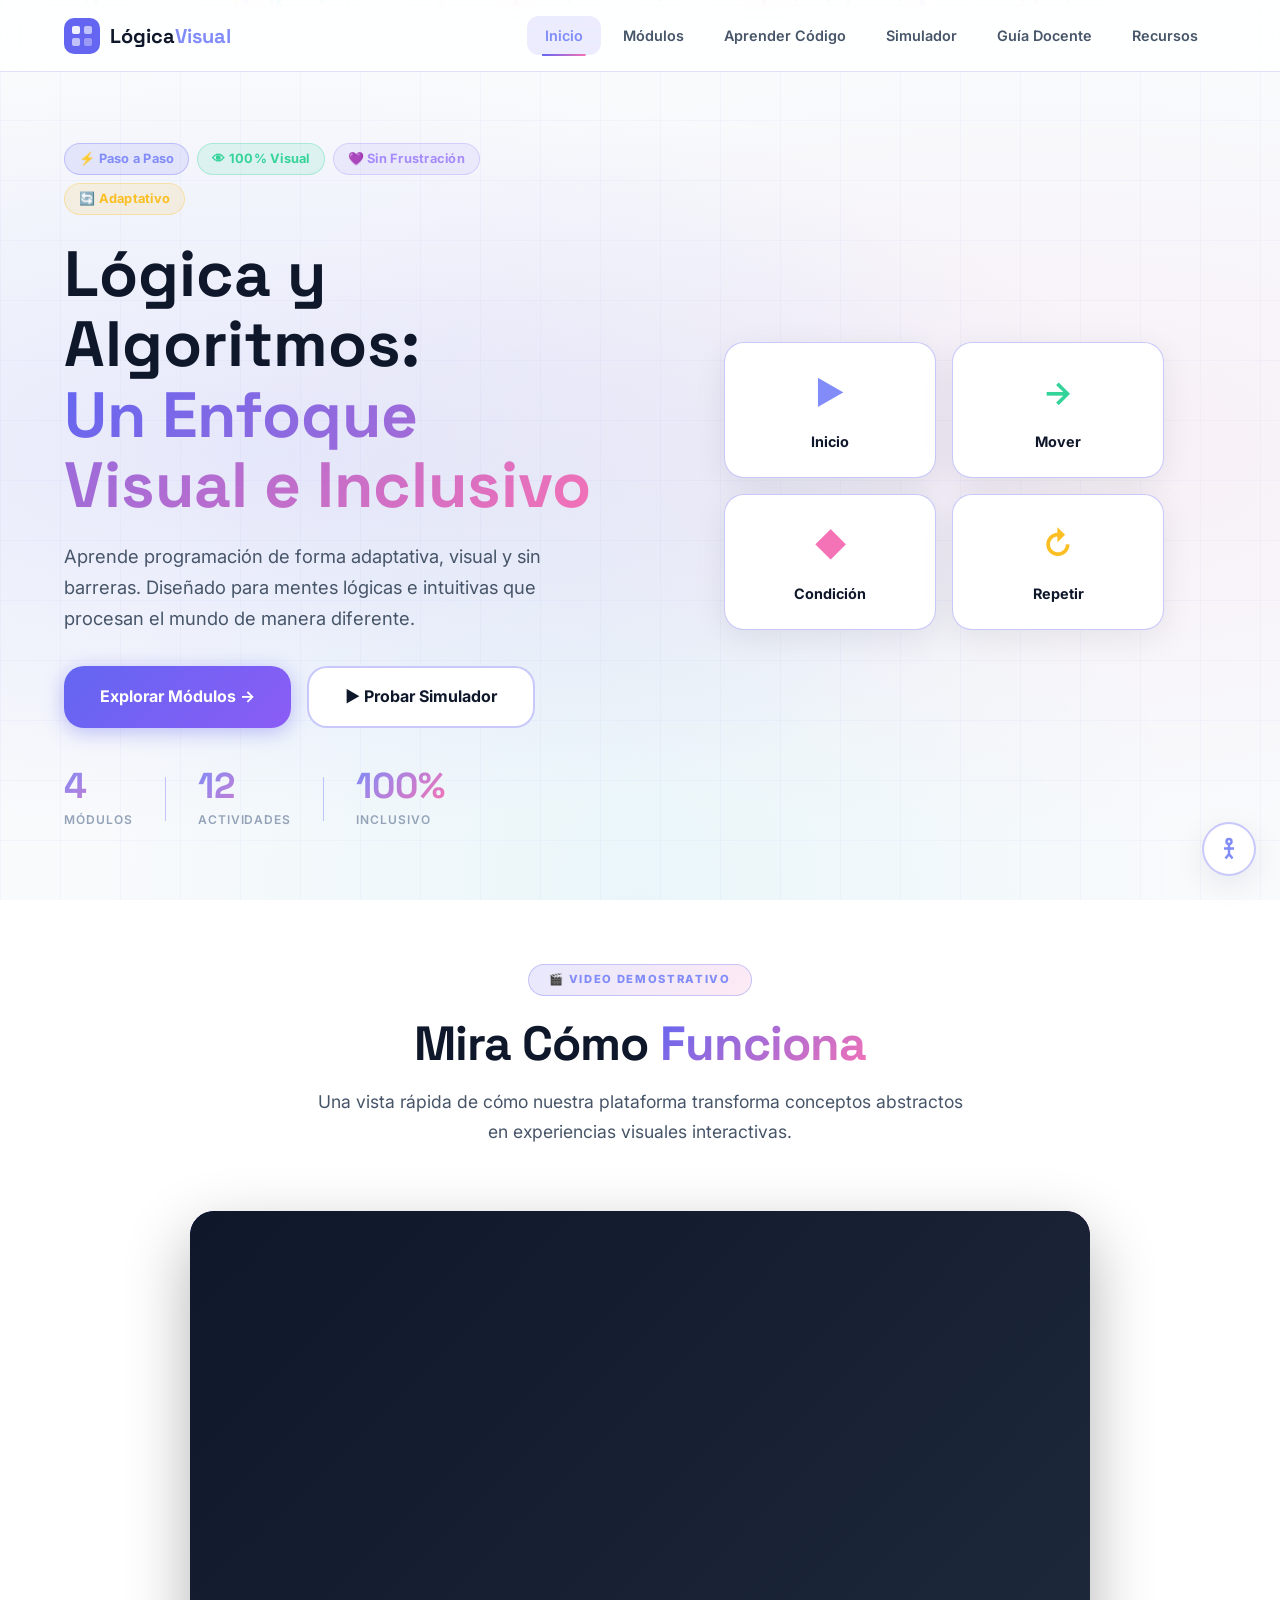
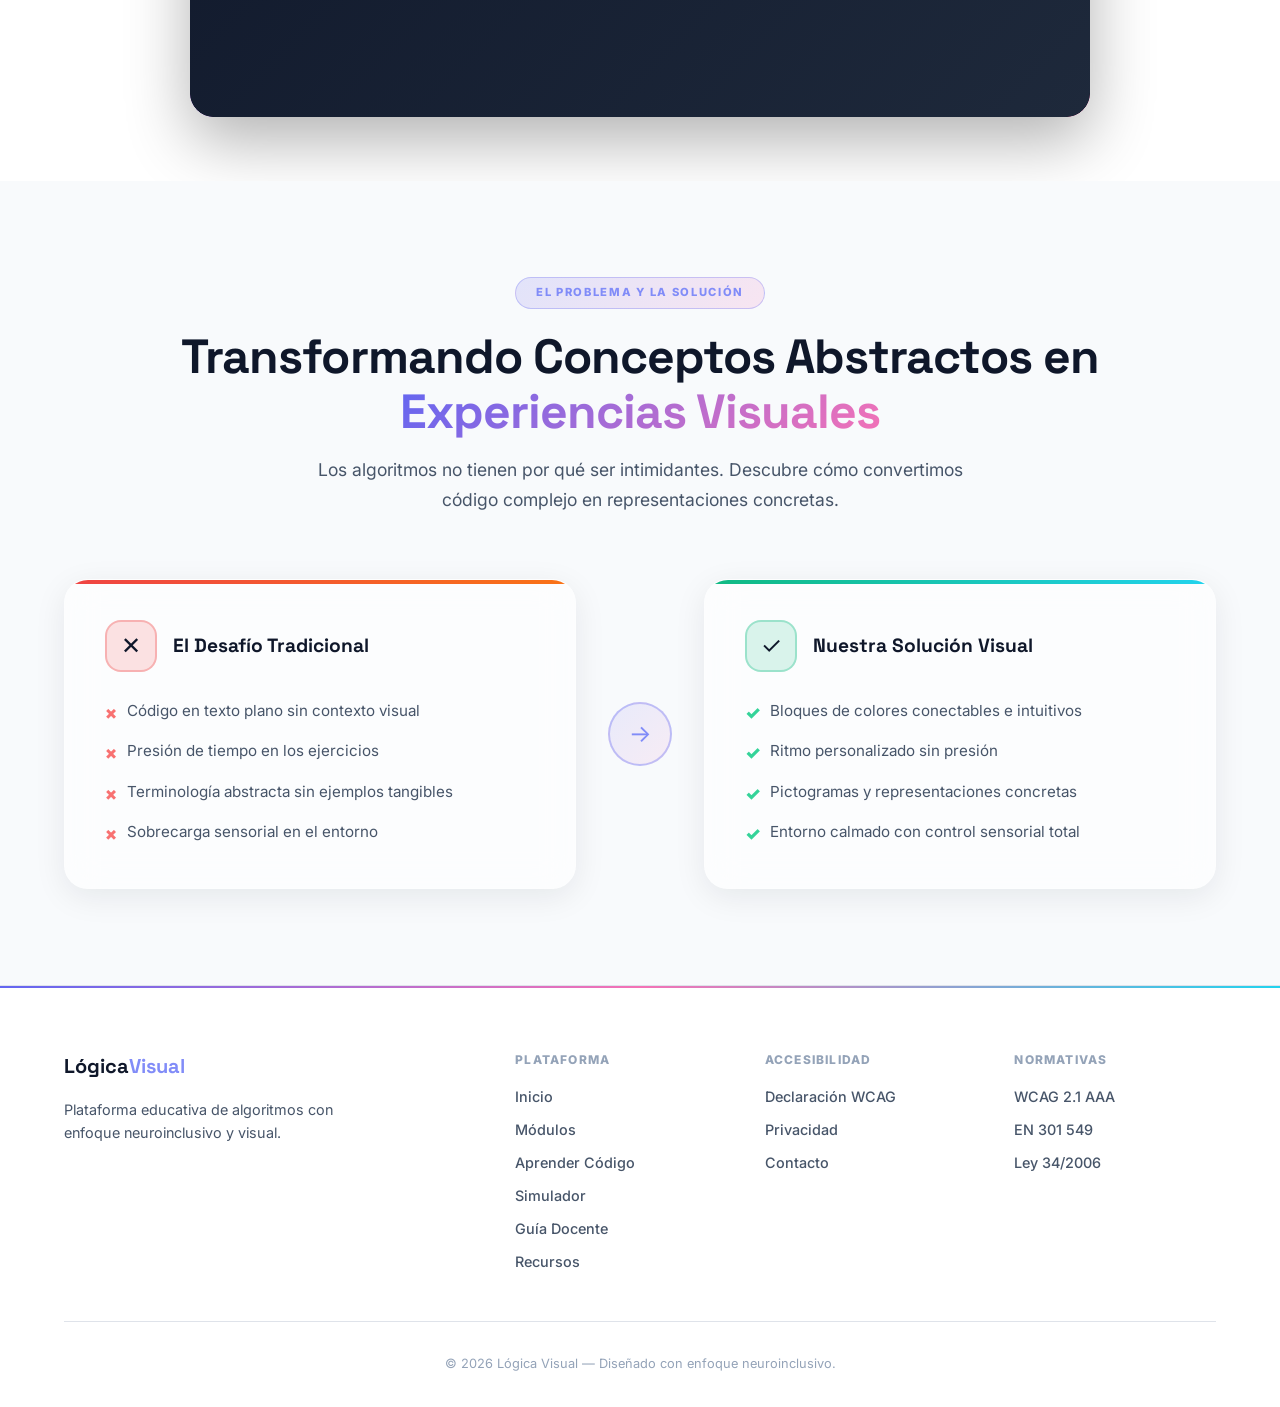
==== commit 114f40dc: "Plataforma Logica Visual: sitio multi-pagina, lecciones, simulador mejorado y accesibilidad AAA" ====
--- a/index.html
+++ b/index.html
@@ -52,6 +52,9 @@
                     </div>
                     <span class="logo-text">Lógica<span class="logo-accent">Visual</span></span>
                 </a>
+                <button class="nav-toggle" id="navToggle" aria-label="Abrir menú" aria-expanded="false">
+                    <span></span><span></span><span></span>
+                </button>
                 <div class="nav-links" id="navLinks">
                     <a href="index.html" class="nav-link active">Inicio</a>
                     <a href="modulos.html" class="nav-link">Módulos</a>
--- a/styles.css
+++ b/styles.css
@@ -32,6 +32,8 @@
 
     --shadow-card: 0 8px 32px rgba(0,0,0,0.4);
     --shadow-glow: 0 0 40px rgba(99,102,241,0.3);
+    --glass-bg: rgba(30,41,59,0.55);
+    --glass-blur: 18px;
     --r-sm: 8px; --r-md: 12px; --r-lg: 16px; --r-xl: 20px; --r-2xl: 24px; --r-full: 9999px;
     --font: 'Inter', sans-serif;
     --font-d: 'Space Grotesk', sans-serif;
@@ -52,6 +54,8 @@
     --c-border2: rgba(148,163,184,0.3);
     --shadow-card: 0 8px 32px rgba(15,23,42,0.08);
     --shadow-glow: 0 0 40px rgba(99,102,241,0.15);
+    --glass-bg: rgba(255,255,255,0.6);
+    --glass-blur: 18px;
 }
 /* ─── ALTO CONTRASTE ─── */
 [data-mode="high-contrast"] {
@@ -91,6 +95,50 @@
     overflow-x: hidden;
     -webkit-font-smoothing: antialiased;
 }
+/* ─── FONDO AURORA ANIMADO ─── */
+body::before, body::after {
+    content: '';
+    position: fixed;
+    z-index: -1;
+    width: 60vw; height: 60vw;
+    max-width: 800px; max-height: 800px;
+    border-radius: 50%;
+    filter: blur(120px);
+    opacity: .35;
+    pointer-events: none;
+    will-change: transform;
+}
+body::before {
+    top: -15vw; left: -15vw;
+    background: radial-gradient(circle, var(--indigo-d), transparent 70%);
+    animation: auroraA 22s ease-in-out infinite alternate;
+}
+body::after {
+    bottom: -20vw; right: -15vw;
+    background: radial-gradient(circle, var(--pink), transparent 70%);
+    animation: auroraB 26s ease-in-out infinite alternate;
+}
+[data-mode="standard"] body::before, [data-mode="standard"] body::after { opacity: .18; }
+@keyframes auroraA {
+    0% { transform: translate(0,0) scale(1); }
+    50% { transform: translate(12vw, 8vw) scale(1.15); }
+    100% { transform: translate(4vw, 16vw) scale(.9); }
+}
+@keyframes auroraB {
+    0% { transform: translate(0,0) scale(1); }
+    50% { transform: translate(-14vw, -6vw) scale(1.2); }
+    100% { transform: translate(-4vw, -14vw) scale(.95); }
+}
+@media(prefers-reduced-motion: reduce) {
+    body::before, body::after { animation: none; }
+}
+/* ─── TRANSICIÓN DE PÁGINA ─── */
+body { animation: pageIn .5s ease; }
+@keyframes pageIn {
+    from { opacity: 0; transform: translateY(12px); }
+    to { opacity: 1; transform: translateY(0); }
+}
+body.page-leave { opacity: 0; transform: translateY(-8px); transition: opacity .25s ease, transform .25s ease; }
 img, svg, video { max-width: 100%; display: block; }
 a { color: inherit; text-decoration: none; }
 ul { list-style: none; }
@@ -215,7 +263,30 @@
 .logo:hover .logo-mark svg { transform: rotate(90deg); }
 .logo-text { font-family: var(--font-d); font-size: 1.25rem; font-weight: 800; color: var(--c-text); }
 .logo-accent { color: var(--indigo); }
-.nav-links { display: flex; gap: .25rem; }
+.nav-links { display: flex; gap: .25rem; align-items: center; }
+.nav-toggle {
+    display: none;
+    flex-direction: column;
+    justify-content: center;
+    gap: 5px;
+    width: 44px; height: 44px;
+    padding: 10px;
+    background: transparent;
+    border: 1px solid var(--c-border);
+    border-radius: var(--r-md);
+    cursor: pointer;
+    z-index: 1001;
+}
+.nav-toggle span {
+    display: block;
+    width: 100%; height: 2px;
+    background: var(--c-text);
+    border-radius: 2px;
+    transition: transform .3s, opacity .3s;
+}
+.nav-toggle.active span:nth-child(1) { transform: translateY(7px) rotate(45deg); }
+.nav-toggle.active span:nth-child(2) { opacity: 0; }
+.nav-toggle.active span:nth-child(3) { transform: translateY(-7px) rotate(-45deg); }
 .nav-link {
     position: relative;
     padding: .5rem 1.125rem; border-radius: var(--r-md);
@@ -399,21 +470,25 @@
    ═══════════════════════════════════════════════ */
 .challenge-row { display: grid; grid-template-columns: 1fr auto 1fr; gap: 2rem; align-items: center; }
 .challenge-card {
-    background: var(--c-card);
+    background: var(--glass-bg);
+    backdrop-filter: blur(var(--glass-blur));
+    -webkit-backdrop-filter: blur(var(--glass-blur));
     border-radius: var(--r-2xl);
     padding: 2.5rem;
     box-shadow: var(--shadow-card);
-    border: 1px solid var(--c-border2);
+    border: 1px solid rgba(255,255,255,0.08);
     position: relative;
     overflow: hidden;
-    transition: all .4s;
+    transition: transform .3s ease, box-shadow .3s ease, border-color .3s ease;
+    transform-style: preserve-3d;
+    will-change: transform;
 }
 .challenge-card::before {
     content: ''; position: absolute; top: 0; left: 0; right: 0; height: 4px;
 }
 .challenge-card:nth-child(1)::before { background: linear-gradient(90deg, #EF4444, #F97316); }
 .challenge-card:nth-child(3)::before { background: linear-gradient(90deg, #10B981, #22D3EE); }
-.challenge-card:hover { transform: translateY(-6px); box-shadow: var(--shadow-glow); border-color: var(--indigo); }
+.challenge-card:hover { box-shadow: var(--shadow-glow); border-color: var(--indigo); }
 .challenge-card-top { display: flex; align-items: center; gap: 1rem; margin-bottom: 1.75rem; }
 .challenge-icon {
     width: 52px; height: 52px; border-radius: var(--r-lg);
@@ -450,14 +525,18 @@
     gap: 1.5rem;
 }
 .mod-card {
-    background: var(--c-card);
+    background: var(--glass-bg);
+    backdrop-filter: blur(var(--glass-blur));
+    -webkit-backdrop-filter: blur(var(--glass-blur));
     border-radius: var(--r-2xl);
     padding: 2rem;
     box-shadow: var(--shadow-card);
-    border: 1px solid var(--c-border2);
+    border: 1px solid rgba(255,255,255,0.08);
     display: flex; flex-direction: column;
-    transition: all .4s cubic-bezier(.4,0,.2,1);
+    transition: transform .3s ease, box-shadow .3s ease, border-color .3s ease;
     position: relative; overflow: hidden;
+    transform-style: preserve-3d;
+    will-change: transform;
 }
 .mod-card::before {
     content: ''; position: absolute; top: 0; left: 0; right: 0; height: 3px;
@@ -465,7 +544,7 @@
     opacity: 0; transition: opacity .4s;
 }
 .mod-card:hover::before { opacity: 1; }
-.mod-card:hover { transform: translateY(-8px); box-shadow: var(--shadow-glow); border-color: var(--indigo); }
+.mod-card:hover { box-shadow: var(--shadow-glow); border-color: var(--indigo); }
 .mod-card-top { display: flex; justify-content: space-between; align-items: flex-start; margin-bottom: 1.5rem; }
 .mod-icon {
     width: 56px; height: 56px; border-radius: var(--r-lg);
@@ -649,14 +728,69 @@
 @keyframes blockPop { from { opacity: 0; transform: scale(.8); } to { opacity: 1; transform: scale(1); } }
 .ws-block.executing { animation: blockGlow .8s ease-in-out infinite; }
 @keyframes blockGlow { 0%,100% { box-shadow: 0 0 0 0 rgba(99,102,241,.5); } 50% { box-shadow: 0 0 0 8px rgba(99,102,241,0); } }
-.ws-remove {
-    position: absolute; top: -8px; right: -8px;
-    width: 20px; height: 20px; border-radius: 50%;
-    background: #EF4444; color: white; font-size: 11px;
+.ws-block.is-repeat { background: linear-gradient(135deg, #D97706, #F59E0B); box-shadow: 0 4px 12px rgba(245,158,11,.3); }
+.ws-label { flex: 1; }
+.ws-actions { display: flex; gap: 4px; }
+.ws-move, .ws-remove {
+    width: 22px; height: 22px; border-radius: 50%;
     display: none; align-items: center; justify-content: center;
-    border: 2px solid var(--c-card);
-}
-.ws-block:hover .ws-remove { display: flex; }
+    font-size: 12px; color: white; border: 2px solid var(--c-card);
+    line-height: 1;
+}
+.ws-move { background: rgba(255,255,255,.25); }
+.ws-move:hover { background: rgba(255,255,255,.45); }
+.ws-remove { background: #EF4444; }
+.ws-block:hover .ws-move, .ws-block:hover .ws-remove { display: flex; }
+
+/* ─── EJEMPLOS PRECARGADOS ─── */
+.sim-examples {
+    display: flex; align-items: center; gap: .5rem; flex-wrap: wrap;
+    margin-bottom: .875rem;
+}
+.sim-examples-label { font-size: .75rem; font-weight: 700; text-transform: uppercase; letter-spacing: .08em; color: var(--c-text3); }
+.sim-example-btn {
+    padding: .4rem .75rem; border-radius: var(--r-full);
+    font-size: .78rem; font-weight: 700;
+    background: var(--c-bg3); color: var(--c-text2);
+    border: 1px solid var(--c-border2);
+    transition: all .25s;
+}
+.sim-example-btn:hover { border-color: var(--indigo); color: var(--indigo); transform: translateY(-2px); box-shadow: var(--shadow-glow); }
+
+/* ─── META (ESTRELLA) ─── */
+.sim-cell.goal {
+    background: rgba(251,191,36,.15);
+    display: flex; align-items: center; justify-content: center;
+    font-size: 1.1rem;
+}
+.sim-cell.goal::after { content: '⭐'; animation: goalPulse 2s ease-in-out infinite; display: block; }
+@keyframes goalPulse { 0%,100% { transform: scale(1); } 50% { transform: scale(1.3); } }
+.sim-cell.goal.reached { background: rgba(52,211,153,.25); }
+.sim-cell.goal.reached::after { content: '🎉'; animation: none; }
+
+/* ─── VICTORIA ─── */
+.sim-char.win { animation: winBounce .5s ease-in-out infinite; filter: drop-shadow(0 0 12px rgba(52,211,153,.8)); }
+@keyframes winBounce { 0%,100% { transform: scale(1); } 50% { transform: scale(1.25); } }
+.sim-victory {
+    position: absolute; inset: 0; z-index: 10;
+    display: flex; flex-direction: column; align-items: center; justify-content: center; gap: .5rem;
+    background: rgba(11,17,32,.85); backdrop-filter: blur(6px);
+    border-radius: var(--r-lg);
+    animation: fadeIn .3s ease both;
+    text-align: center; padding: 1rem;
+}
+@keyframes fadeIn { from { opacity: 0; } to { opacity: 1; } }
+.sim-victory-emoji { font-size: 3rem; animation: winBounce .6s ease-in-out infinite; }
+.sim-victory-text { font-size: 1.1rem; font-weight: 800; color: #34D399; font-family: var(--font-d); }
+.sim-victory-sub { font-size: .85rem; color: var(--c-text2); }
+.confetti-piece {
+    position: absolute; width: 10px; height: 10px; z-index: 11;
+    animation: confettiFall 1.8s ease-in forwards; pointer-events: none;
+}
+@keyframes confettiFall {
+    0% { transform: translateY(-20px) rotate(0deg); opacity: 1; }
+    100% { transform: translateY(220px) rotate(720deg); opacity: 0; }
+}
 .sim-controls { display: flex; gap: .625rem; margin-top: .875rem; }
 .sim-btn {
     flex: 1; display: flex; align-items: center; justify-content: center;
@@ -712,9 +846,11 @@
     display: flex; flex-direction: column; gap: 1rem;
 }
 .acc {
-    background: var(--c-card);
+    background: var(--glass-bg);
+    backdrop-filter: blur(var(--glass-blur));
+    -webkit-backdrop-filter: blur(var(--glass-blur));
     border-radius: var(--r-xl);
-    border: 1px solid var(--c-border2);
+    border: 1px solid rgba(255,255,255,0.08);
     overflow: hidden;
     transition: all .3s;
 }
@@ -767,15 +903,19 @@
     gap: 1.5rem;
 }
 .res-card {
-    background: var(--c-card);
+    background: var(--glass-bg);
+    backdrop-filter: blur(var(--glass-blur));
+    -webkit-backdrop-filter: blur(var(--glass-blur));
     border-radius: var(--r-2xl);
     padding: 2rem;
     box-shadow: var(--shadow-card);
-    border: 1px solid var(--c-border2);
+    border: 1px solid rgba(255,255,255,0.08);
     text-decoration: none;
     display: flex; flex-direction: column;
-    transition: all .4s;
+    transition: transform .3s ease, box-shadow .3s ease, border-color .3s ease;
     position: relative; overflow: hidden;
+    transform-style: preserve-3d;
+    will-change: transform;
 }
 .res-card::before {
     content: ''; position: absolute; top: 0; left: 0; right: 0; height: 3px;
@@ -783,7 +923,7 @@
     opacity: 0; transition: opacity .4s;
 }
 .res-card:hover::before { opacity: 1; }
-.res-card:hover { transform: translateY(-6px); box-shadow: var(--shadow-glow); border-color: var(--indigo); color: inherit; }
+.res-card:hover { box-shadow: var(--shadow-glow); border-color: var(--indigo); color: inherit; }
 .res-icon {
     width: 56px; height: 56px; border-radius: var(--r-lg);
     background: linear-gradient(135deg, rgba(99,102,241,.15), rgba(139,92,246,.1));
@@ -889,28 +1029,89 @@
     .hero-content { align-items: center; }
     .hero-badges, .hero-actions, .hero-stats { justify-content: center; }
     .hero-visual { display: none; }
+    .hero { min-height: auto; padding: calc(var(--header-h) + 3rem) 0 4rem; }
+    .hero-title { font-size: clamp(2rem, 5vw, 3rem); }
     .sim-body { grid-template-columns: 1fr; }
     .sim-palette { border-right: none; border-bottom: 1px solid var(--c-border2); }
     .sim-blocks-list { flex-direction: row; flex-wrap: wrap; }
     .sim-exec { border-left: none; border-top: 1px solid var(--c-border2); }
     .challenge-row { grid-template-columns: 1fr; }
+    .challenge-arrow { transform: rotate(90deg); }
     .footer-grid { grid-template-columns: 1fr 1fr; }
     .footer-brand { grid-column: 1/-1; }
+    .page-hero { padding: calc(var(--header-h) + 2.5rem) 0 2.5rem; }
+    .page-hero-title { font-size: clamp(1.75rem, 4vw, 2.5rem); }
+}
+@media(max-width: 768px) {
+    .nav-toggle { display: flex; }
+    .nav-links {
+        position: fixed; top: var(--header-h); left: 0; right: 0;
+        background: var(--c-card);
+        border-bottom: 1px solid var(--c-border);
+        flex-direction: column;
+        padding: .75rem;
+        gap: .25rem;
+        box-shadow: var(--shadow-card);
+        display: none;
+        max-height: calc(100vh - var(--header-h));
+        overflow-y: auto;
+    }
+    .nav-links.open { display: flex; }
+    .nav-link {
+        display: block;
+        width: 100%;
+        padding: .875rem 1rem;
+        text-align: left;
+        font-size: 1rem;
+    }
+    .nav-link.active::after { display: none; }
+    .container { padding: 0 1rem; }
+    .section { padding: 3rem 0; }
+    .section-title { font-size: clamp(1.5rem, 4vw, 2rem); }
+    .section-desc { font-size: 1rem; }
+    .section-tag { font-size: .75rem; }
+    .modules-grid { grid-template-columns: repeat(auto-fill, minmax(240px, 1fr)); }
+    .challenge-card { padding: 1.5rem; }
+    .challenge-arrow { width: 48px; height: 48px; }
+    .video-wrapper { max-width: 100%; }
+    .footer-grid { gap: 2rem; }
+    .acc-header { padding: 1rem; }
+    .acc-header-left { gap: .75rem; }
 }
 @media(max-width: 640px) {
     :root { --header-h: 60px; }
-    .nav-links {
-        position: fixed; top: var(--header-h); left: 0; right: 0;
-        background: var(--c-card); border-bottom: 1px solid var(--c-border);
-        flex-direction: column; padding: .75rem;
-        box-shadow: var(--shadow-card);
-        display: none;
-    }
-    .nav-links.open { display: flex; }
-    .section { padding: 3.5rem 0; }
+    .section { padding: 2.5rem 0; }
     .modules-grid { grid-template-columns: 1fr; }
     .footer-grid { grid-template-columns: 1fr; }
     .a11y-fab { bottom: 1rem; right: 1rem; }
+    .hero-badges { justify-content: center; }
+    .hero-actions { flex-direction: column; width: 100%; }
+    .hero-actions .btn { width: 100%; justify-content: center; }
+    .hero-stats { flex-wrap: wrap; gap: 1.25rem; justify-content: center; }
+    .stat-divider { display: none; }
+    .page-hero { padding: calc(var(--header-h) + 1.5rem) 0 1.5rem; }
+    .page-hero-title { font-size: 1.5rem; }
+    .page-hero-desc { font-size: .95rem; }
+    .video-label { font-size: .9rem; }
+    .mod-card, .res-card, .challenge-card { padding: 1.25rem; }
+    .mod-card-top { flex-direction: column; gap: .75rem; }
+    .complete-actions { flex-direction: column; }
+    .complete-actions .btn { width: 100%; justify-content: center; }
+}
+@media(max-width: 480px) {
+    .logo-text { font-size: 1.05rem; }
+    .logo-mark svg { width: 30px; height: 30px; }
+    .hero-title { font-size: 1.75rem; }
+    .hero-sub { font-size: 1rem; }
+    .btn { padding: .75rem 1.25rem; font-size: .9rem; }
+    .badge { font-size: .7rem; padding: .3rem .6rem; }
+    .modules-grid { grid-template-columns: 1fr; }
+    .footer-grid { grid-template-columns: 1fr; }
+    .video-container { aspect-ratio: 16 / 9; }
+    .sim-shell { border-radius: var(--r-lg); }
+    .sim-toolbar { flex-wrap: wrap; gap: .5rem; }
+    .challenge-arrow { display: none; }
+    .challenge-row { gap: 1.25rem; }
 }
 
 @media(prefers-reduced-motion: reduce) {
@@ -921,6 +1122,6 @@
     }
 }
 @media print {
-    .header, .a11y-fab, .footer { display: none; }
+    .header, .a11y-fab, .footer, .nav-toggle { display: none; }
     body { background: #fff; color: #000; }
 }
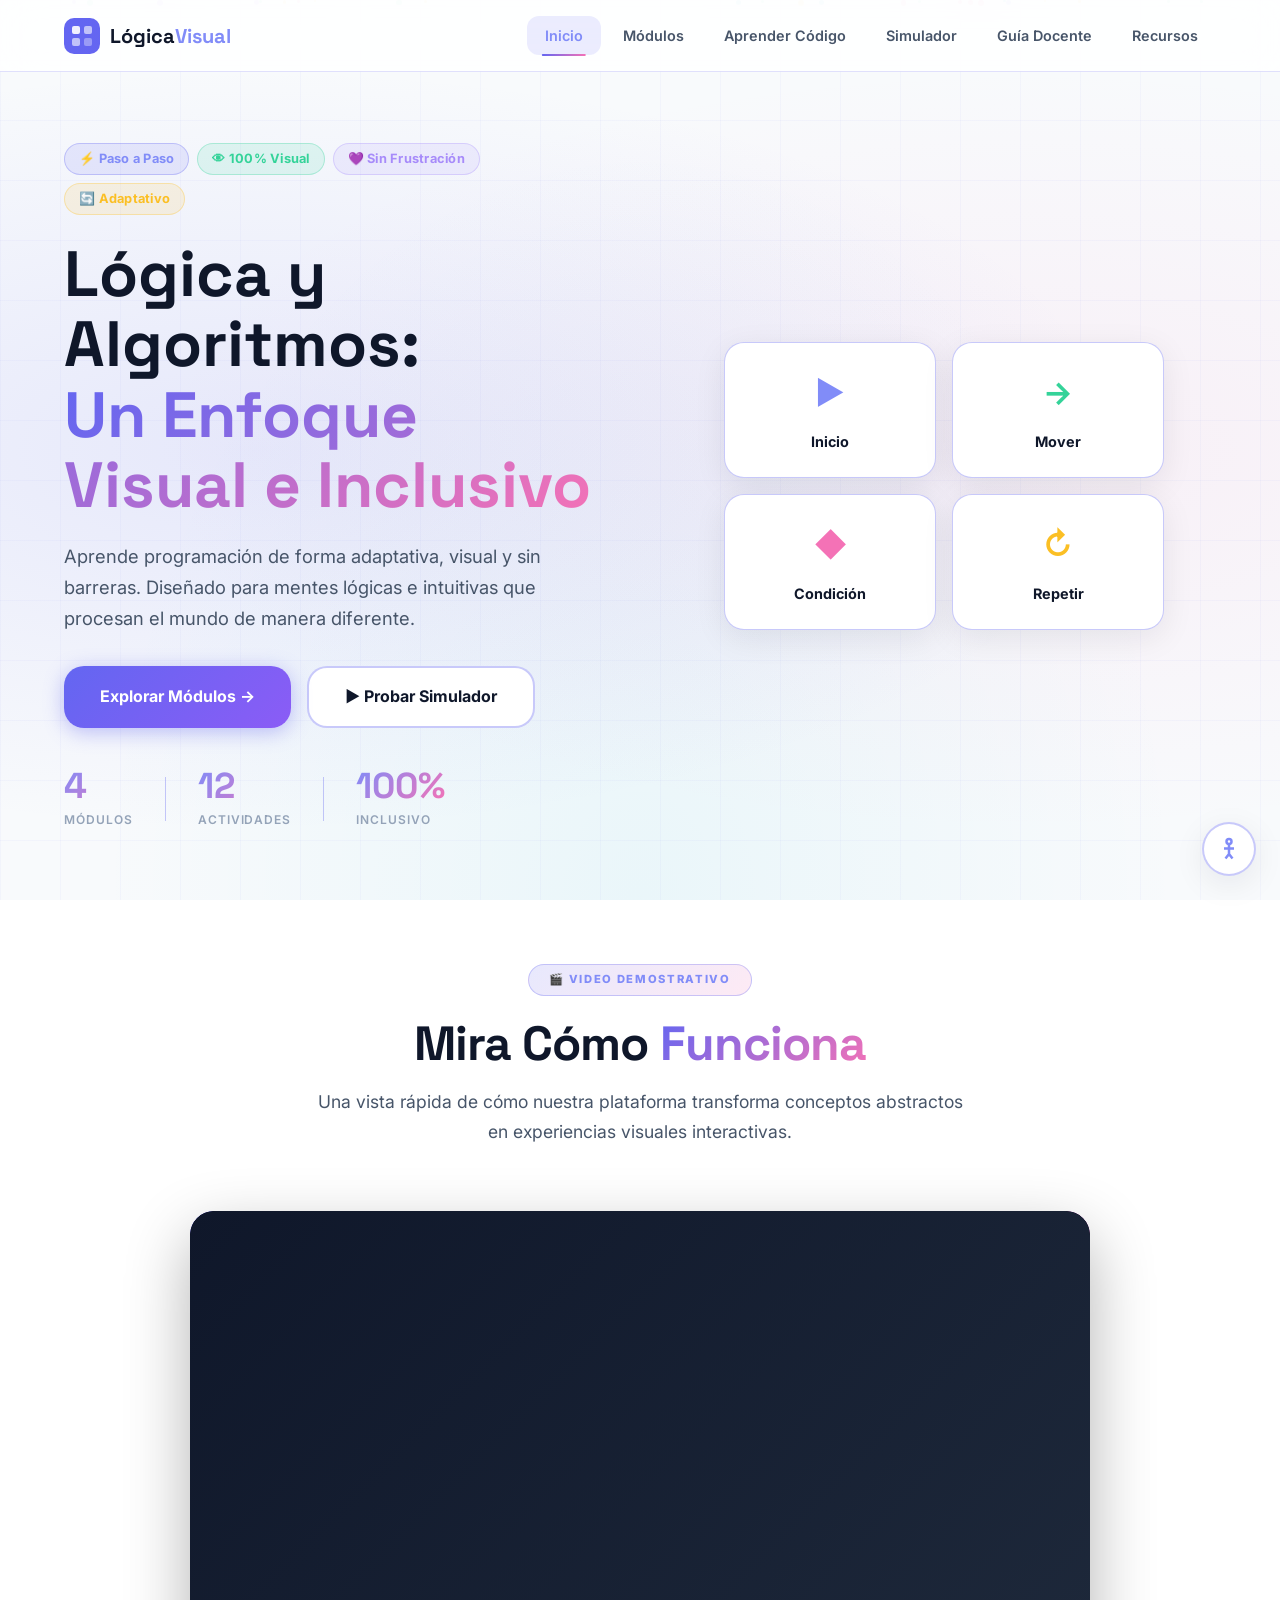
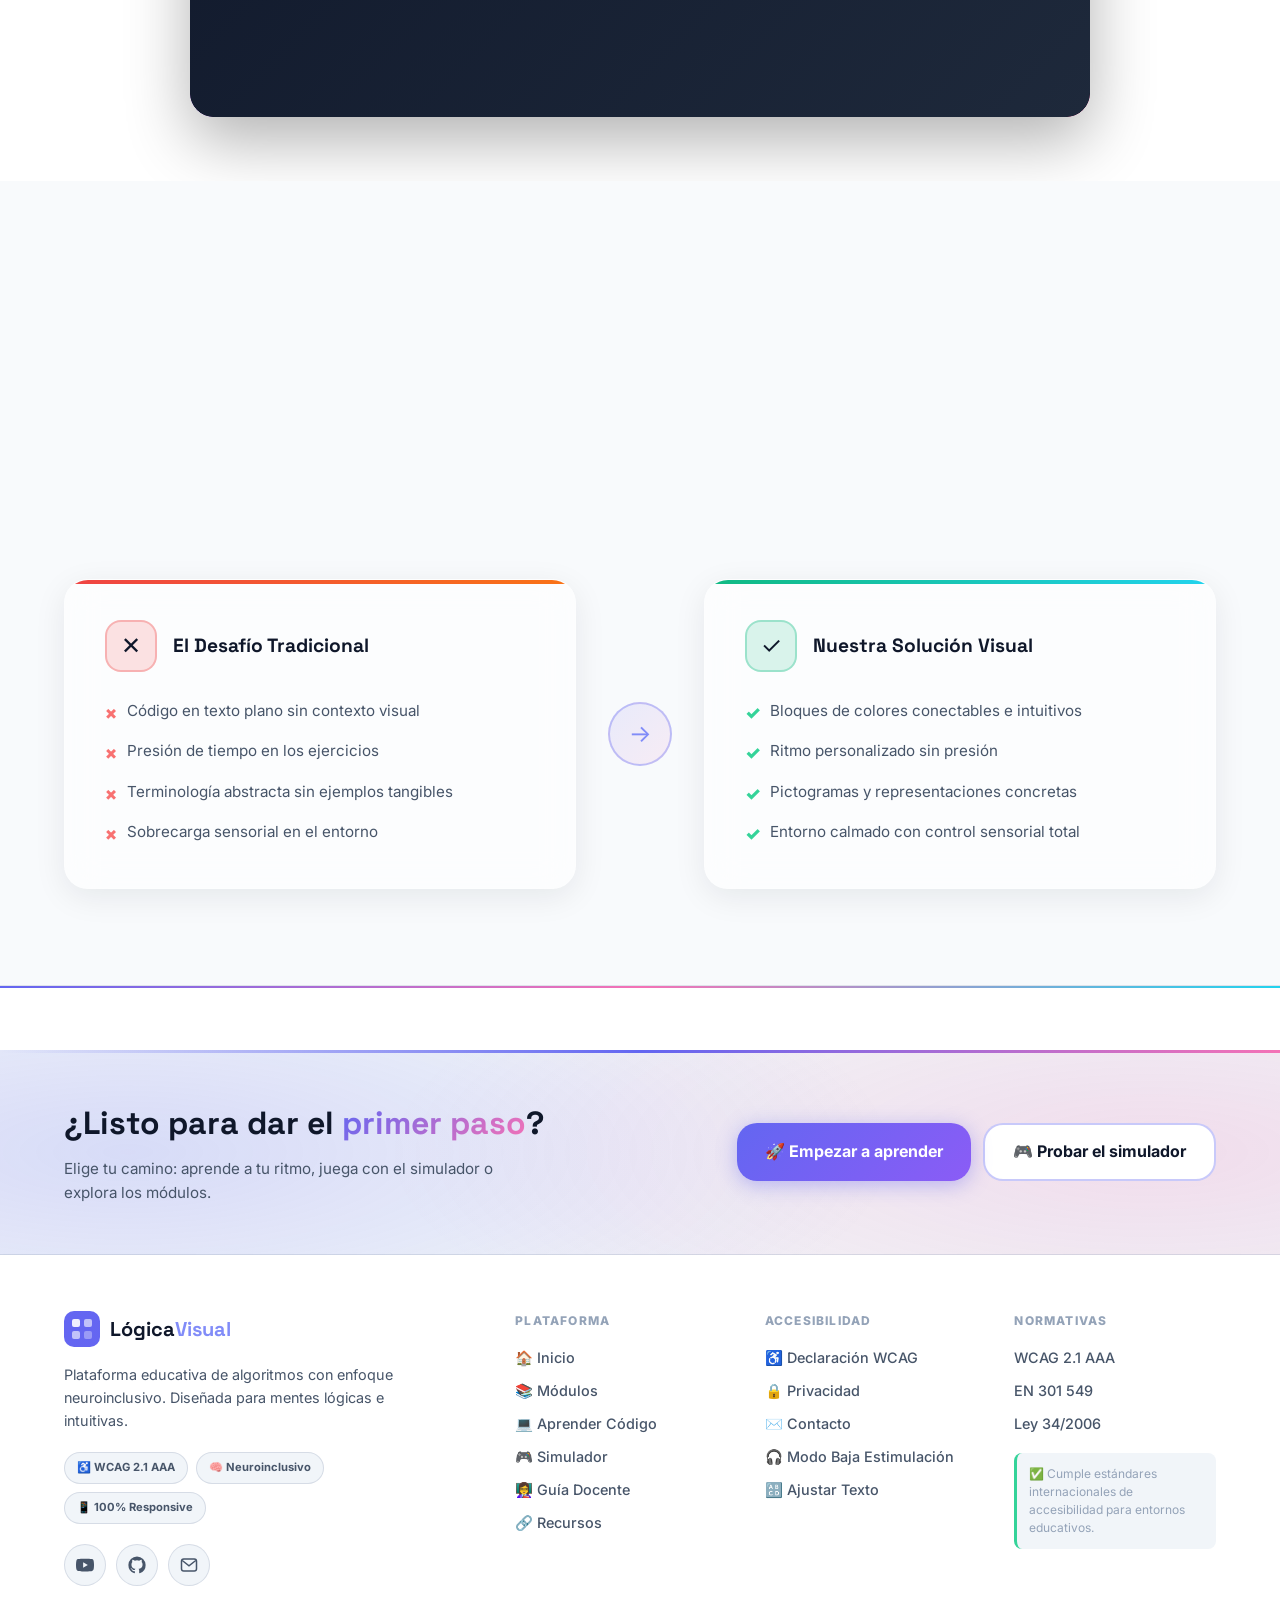
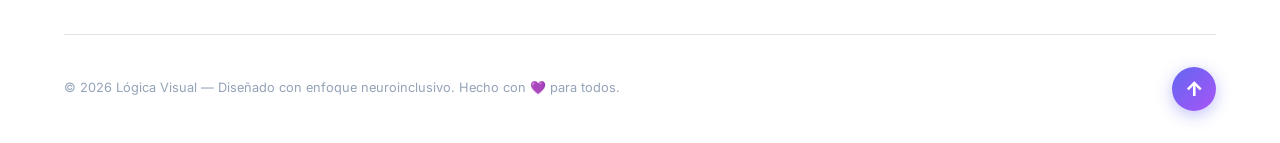
==== commit 876ac02b: "Redisenio de footer: banda CTA, badges, redes sociales, iconos y boton volver arriba" ====
--- a/index.html
+++ b/index.html
@@ -169,39 +169,66 @@
 
     </main>
 
-    <footer class="footer">
+        <footer class="footer">
+        <div class="footer-cta">
+            <div class="container footer-cta-inner">
+                <div class="footer-cta-text">
+                    <h3>¿Listo para dar el <span class="gradient-text">primer paso</span>?</h3>
+                    <p>Elige tu camino: aprende a tu ritmo, juega con el simulador o explora los módulos.</p>
+                </div>
+                <div class="footer-cta-actions">
+                    <a href="aprender.html" class="btn btn-hero-primary">🚀 Empezar a aprender</a>
+                    <a href="simulador.html" class="btn btn-hero-secondary">🎮 Probar el simulador</a>
+                </div>
+            </div>
+        </div>
         <div class="container">
             <div class="footer-grid">
                 <div class="footer-brand">
                     <a href="index.html" class="logo">
+                        <div class="logo-mark"><svg viewBox="0 0 36 36" fill="none"><rect width="36" height="36" rx="10" fill="url(#lgf)"/><defs><linearGradient id="lgf" x1="0" y1="0" x2="36" y2="36"><stop stop-color="#6366F1"/><stop offset="1" stop-color="#A855F7"/></linearGradient></defs><rect x="8" y="8" width="8" height="8" rx="2" fill="#fff" opacity=".9"/><rect x="20" y="8" width="8" height="8" rx="2" fill="#fff" opacity=".6"/><rect x="8" y="20" width="8" height="8" rx="2" fill="#fff" opacity=".6"/><rect x="20" y="20" width="8" height="8" rx="2" fill="#fff" opacity=".35"/></svg></div>
                         <span class="logo-text">Lógica<span class="logo-accent">Visual</span></span>
                     </a>
-                    <p class="footer-tagline">Plataforma educativa de algoritmos con enfoque neuroinclusivo y visual.</p>
+                    <p class="footer-tagline">Plataforma educativa de algoritmos con enfoque neuroinclusivo. Diseñada para mentes lógicas e intuitivas.</p>
+                    <div class="footer-badges">
+                        <span class="footer-badge">♿ WCAG 2.1 AAA</span>
+                        <span class="footer-badge">🧠 Neuroinclusivo</span>
+                        <span class="footer-badge">📱 100% Responsive</span>
+                    </div>
+                    <div class="footer-social">
+                        <a href="#" aria-label="YouTube"><svg width="18" height="18" viewBox="0 0 24 24" fill="currentColor"><path d="M23.5 6.2a3 3 0 0 0-2.1-2.1C19.5 3.5 12 3.5 12 3.5s-7.5 0-9.4.6A3 3 0 0 0 .5 6.2 31 31 0 0 0 0 12a31 31 0 0 0 .5 5.8 3 3 0 0 0 2.1 2.1c1.9.6 9.4.6 9.4.6s7.5 0 9.4-.6a3 3 0 0 0 2.1-2.1A31 31 0 0 0 24 12a31 31 0 0 0-.5-5.8zM9.5 15.6V8.4L15.8 12l-6.3 3.6z"/></svg></a>
+                        <a href="#" aria-label="GitHub"><svg width="18" height="18" viewBox="0 0 24 24" fill="currentColor"><path d="M12 .5A11.5 11.5 0 0 0 .5 12a11.5 11.5 0 0 0 7.9 10.9c.6.1.8-.2.8-.6v-2c-3.2.7-3.9-1.5-3.9-1.5-.5-1.3-1.3-1.7-1.3-1.7-1-.7.1-.7.1-.7 1.1.1 1.7 1.1 1.7 1.1 1 1.7 2.7 1.2 3.4.9.1-.7.4-1.2.7-1.5-2.6-.3-5.3-1.3-5.3-5.7 0-1.3.5-2.3 1.2-3.1-.1-.3-.5-1.5.1-3.1 0 0 1-.3 3.2 1.2a11 11 0 0 1 5.8 0c2.2-1.5 3.2-1.2 3.2-1.2.6 1.6.2 2.8.1 3.1.8.8 1.2 1.8 1.2 3.1 0 4.4-2.7 5.4-5.3 5.7.4.4.8 1.1.8 2.2v3.3c0 .4.2.7.8.6A11.5 11.5 0 0 0 23.5 12 11.5 11.5 0 0 0 12 .5z"/></svg></a>
+                        <a href="#" aria-label="Correo electrónico"><svg width="18" height="18" viewBox="0 0 24 24" fill="none" stroke="currentColor" stroke-width="2"><rect x="2" y="4" width="20" height="16" rx="3"/><path d="m3 6 9 7 9-7"/></svg></a>
+                    </div>
                 </div>
                 <div class="footer-col">
                     <h4>Plataforma</h4>
-                    <a href="index.html">Inicio</a>
-                    <a href="modulos.html">Módulos</a>
-                    <a href="aprender.html">Aprender Código</a>
-                    <a href="simulador.html">Simulador</a>
-                    <a href="guia.html">Guía Docente</a>
-                    <a href="recursos.html">Recursos</a>
+                    <a href="index.html">🏠 Inicio</a>
+                    <a href="modulos.html">📚 Módulos</a>
+                    <a href="aprender.html">💻 Aprender Código</a>
+                    <a href="simulador.html">🎮 Simulador</a>
+                    <a href="guia.html">👩‍🏫 Guía Docente</a>
+                    <a href="recursos.html">🔗 Recursos</a>
                 </div>
                 <div class="footer-col">
                     <h4>Accesibilidad</h4>
-                    <a href="#">Declaración WCAG</a>
-                    <a href="#">Privacidad</a>
-                    <a href="#">Contacto</a>
+                    <a href="#">♿ Declaración WCAG</a>
+                    <a href="#">🔒 Privacidad</a>
+                    <a href="#">✉️ Contacto</a>
+                    <a href="#">🎧 Modo Baja Estimulación</a>
+                    <a href="#">🔠 Ajustar Texto</a>
                 </div>
                 <div class="footer-col">
                     <h4>Normativas</h4>
                     <a href="#">WCAG 2.1 AAA</a>
                     <a href="#">EN 301 549</a>
                     <a href="#">Ley 34/2006</a>
+                    <div class="footer-note">✅ Cumple estándares internacionales de accesibilidad para entornos educativos.</div>
                 </div>
             </div>
             <div class="footer-bottom">
-                <p>© 2026 Lógica Visual — Diseñado con enfoque neuroinclusivo.</p>
+                <p>© 2026 Lógica Visual — Diseñado con enfoque neuroinclusivo. Hecho con 💜 para todos.</p>
+                <button class="footer-top" id="footerTop" aria-label="Volver arriba">↑</button>
             </div>
         </div>
     </footer>
--- a/styles.css
+++ b/styles.css
@@ -958,7 +958,7 @@
     animation: slideGradient 4s linear infinite;
 }
 .footer-grid { display: grid; grid-template-columns: 2fr 1fr 1fr 1fr; gap: 3rem; margin-bottom: 3rem; }
-.footer-brand { max-width: 320px; }
+.footer-brand { max-width: 340px; }
 .footer-tagline { font-size: .9rem; color: var(--c-text2); margin-top: 1rem; line-height: 1.6; }
 .footer-col { display: flex; flex-direction: column; gap: .625rem; }
 .footer-col h4 {
@@ -967,10 +967,82 @@
     color: var(--c-text3);
     margin-bottom: .375rem;
 }
-.footer-col a { font-size: .9rem; color: var(--c-text2); font-weight: 500; transition: color .2s; }
-.footer-col a:hover { color: var(--indigo); }
-.footer-bottom { text-align: center; padding-top: 2rem; border-top: 1px solid var(--c-border2); }
+.footer-col a { font-size: .9rem; color: var(--c-text2); font-weight: 500; transition: color .2s, transform .2s; }
+.footer-col a:hover { color: var(--indigo); transform: translateX(4px); }
+.footer-note {
+    margin-top: .5rem; padding: .75rem;
+    background: var(--c-bg3); border-left: 3px solid var(--emerald);
+    border-radius: var(--r-sm);
+    font-size: .75rem; line-height: 1.5; color: var(--c-text3);
+}
+.footer-bottom { display: flex; align-items: center; justify-content: space-between; gap: 1rem; padding-top: 2rem; border-top: 1px solid var(--c-border2); }
 .footer-bottom p { font-size: .8rem; color: var(--c-text3); }
+
+/* ─── BANDA CTA DEL FOOTER ─── */
+.footer-cta {
+    position: relative;
+    padding: 3rem 0;
+    background:
+        radial-gradient(ellipse 60% 120% at 10% 50%, rgba(99,102,241,.18), transparent),
+        radial-gradient(ellipse 60% 120% at 90% 50%, rgba(236,72,153,.14), transparent),
+        var(--c-bg3);
+    border-bottom: 1px solid var(--c-border2);
+    margin-bottom: 3.5rem;
+    overflow: hidden;
+}
+.footer-cta::before {
+    content: '';
+    position: absolute; top: 0; left: 0; right: 0; height: 3px;
+    background: linear-gradient(90deg, transparent, var(--indigo-d), var(--pink), var(--cyan), transparent);
+    background-size: 200% 100%;
+    animation: slideGradient 4s linear infinite;
+}
+.footer-cta-inner { display: flex; align-items: center; justify-content: space-between; gap: 2rem; flex-wrap: wrap; }
+.footer-cta-text h3 { font-family: var(--font-d); font-size: clamp(1.4rem, 3vw, 2rem); font-weight: 800; }
+.footer-cta-text p { color: var(--c-text2); margin-top: .5rem; font-size: .95rem; max-width: 480px; }
+.footer-cta-actions { display: flex; gap: .75rem; flex-wrap: wrap; }
+.footer-cta-actions .btn { padding: .875rem 1.75rem; white-space: nowrap; }
+
+/* ─── BADGES + REDES ─── */
+.footer-badges { display: flex; gap: .5rem; flex-wrap: wrap; margin-top: 1.25rem; }
+.footer-badge {
+    font-size: .7rem; font-weight: 700;
+    padding: .375rem .75rem;
+    border-radius: var(--r-full);
+    background: var(--c-bg3);
+    border: 1px solid var(--c-border2);
+    color: var(--c-text2);
+    transition: all .25s;
+}
+.footer-badge:hover { border-color: var(--indigo); color: var(--indigo); }
+.footer-social { display: flex; gap: .625rem; margin-top: 1.25rem; }
+.footer-social a {
+    width: 42px; height: 42px; border-radius: 50%;
+    display: flex; align-items: center; justify-content: center;
+    background: var(--c-bg3);
+    border: 1px solid var(--c-border2);
+    color: var(--c-text2);
+    transition: all .3s;
+}
+.footer-social a:hover {
+    background: linear-gradient(135deg, var(--indigo-d), #A855F7);
+    color: #fff; border-color: transparent;
+    transform: translateY(-4px);
+    box-shadow: var(--shadow-glow);
+}
+
+/* ─── BOTÓN VOLVER ARRIBA ─── */
+.footer-top {
+    width: 44px; height: 44px; border-radius: 50%;
+    display: flex; align-items: center; justify-content: center;
+    font-size: 1.25rem; font-weight: 800;
+    background: linear-gradient(135deg, var(--indigo-d), #A855F7);
+    color: #fff;
+    box-shadow: 0 4px 16px rgba(99,102,241,.4);
+    transition: all .3s;
+    flex-shrink: 0;
+}
+.footer-top:hover { transform: translateY(-4px); box-shadow: 0 8px 28px rgba(99,102,241,.6); }
 
 /* ═══════════════════════════════════════════════
    PÁGINAS INTERNAS — SEPARADOR SUPERIOR
@@ -1075,6 +1147,8 @@
     .challenge-arrow { width: 48px; height: 48px; }
     .video-wrapper { max-width: 100%; }
     .footer-grid { gap: 2rem; }
+    .footer-cta { padding: 2.25rem 0; margin-bottom: 2.5rem; }
+    .footer-cta-inner { flex-direction: column; align-items: flex-start; gap: 1.25rem; }
     .acc-header { padding: 1rem; }
     .acc-header-left { gap: .75rem; }
 }
@@ -1097,6 +1171,10 @@
     .mod-card-top { flex-direction: column; gap: .75rem; }
     .complete-actions { flex-direction: column; }
     .complete-actions .btn { width: 100%; justify-content: center; }
+    .footer-bottom { flex-direction: column-reverse; text-align: center; gap: 1.25rem; }
+    .footer-cta-actions { width: 100%; }
+    .footer-cta-actions .btn { flex: 1; justify-content: center; }
+    .footer-badges { justify-content: center; }
 }
 @media(max-width: 480px) {
     .logo-text { font-size: 1.05rem; }
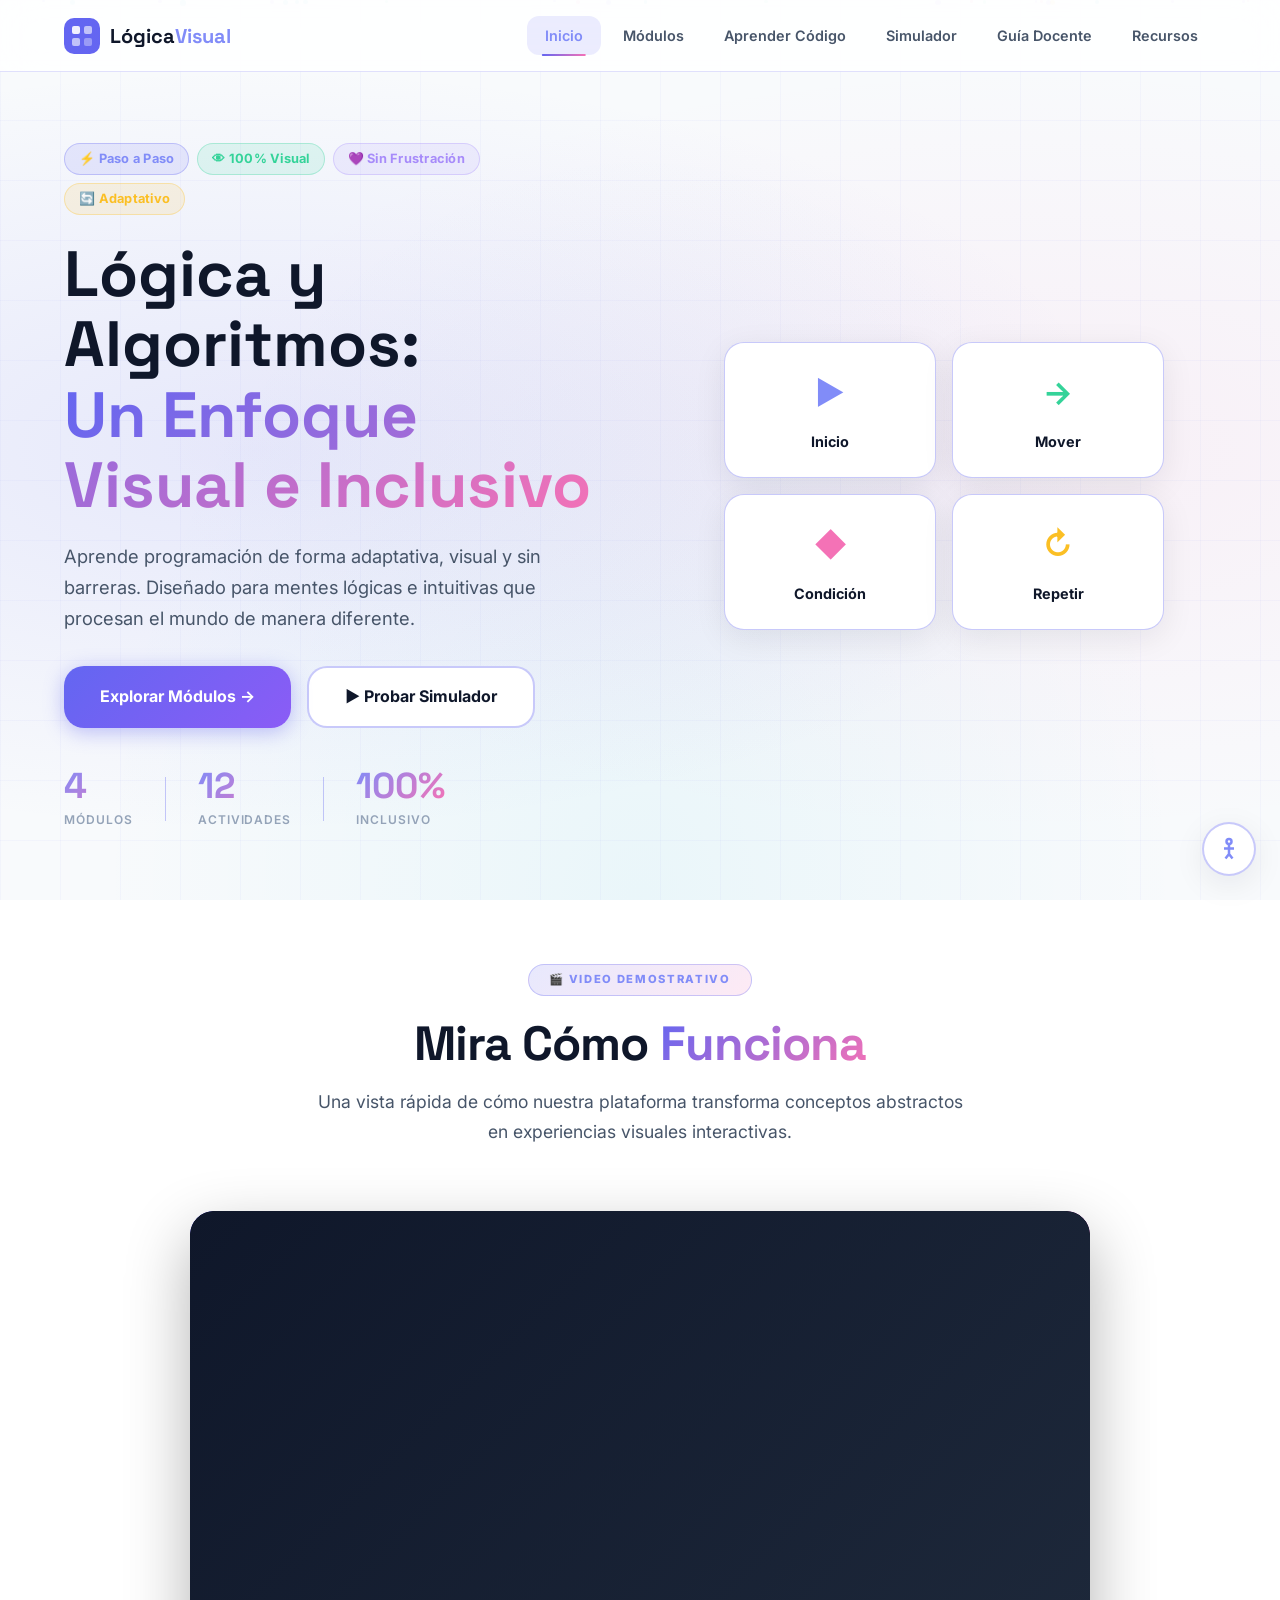
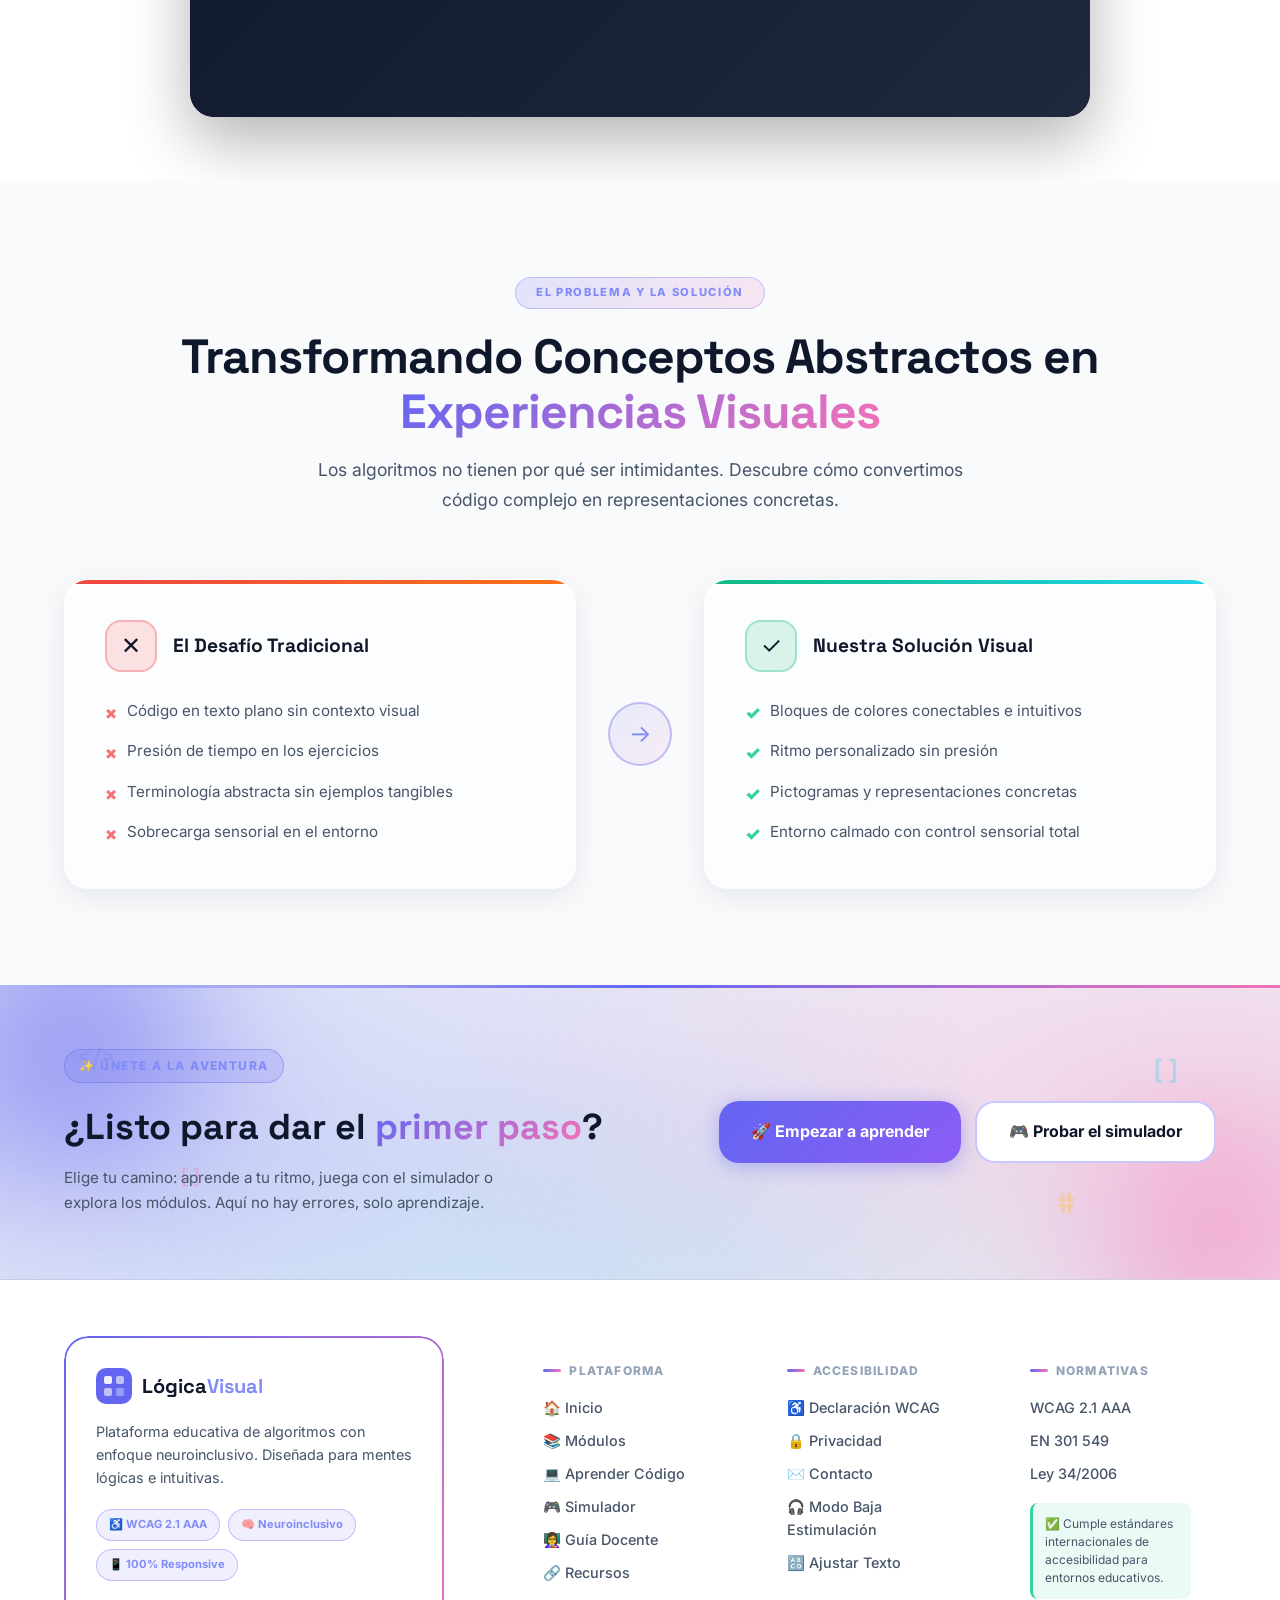
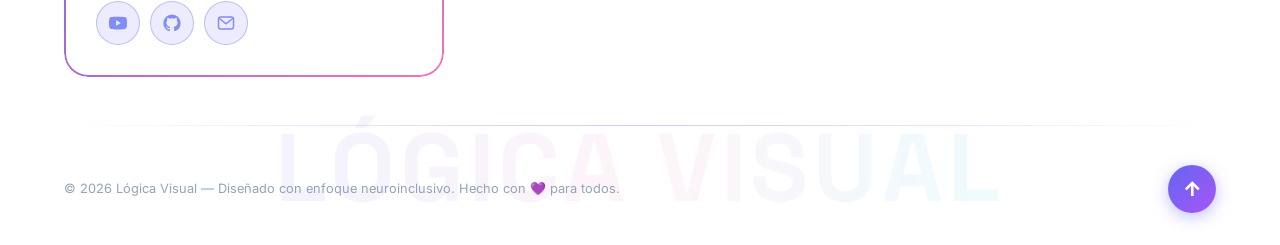
==== commit b4ef818b: "Footer espectacular: orbs aurora flotantes, simbolos de codigo animados, tarjetas glass, marca con b" ====
--- a/index.html
+++ b/index.html
@@ -169,22 +169,32 @@
 
     </main>
 
-        <footer class="footer">
+            <footer class="footer">
+        <!-- ═══ CTA ÉPICO ═══ -->
         <div class="footer-cta">
+            <span class="fc-orb fc-orb-1" aria-hidden="true"></span>
+            <span class="fc-orb fc-orb-2" aria-hidden="true"></span>
+            <span class="fc-deco fc-deco-1" aria-hidden="true">&lt;/&gt;</span>
+            <span class="fc-deco fc-deco-2" aria-hidden="true">{ }</span>
+            <span class="fc-deco fc-deco-3" aria-hidden="true">[ ]</span>
+            <span class="fc-deco fc-deco-4" aria-hidden="true">#</span>
             <div class="container footer-cta-inner">
                 <div class="footer-cta-text">
+                    <span class="footer-cta-tag">✨ Únete a la aventura</span>
                     <h3>¿Listo para dar el <span class="gradient-text">primer paso</span>?</h3>
-                    <p>Elige tu camino: aprende a tu ritmo, juega con el simulador o explora los módulos.</p>
+                    <p>Elige tu camino: aprende a tu ritmo, juega con el simulador o explora los módulos. Aquí no hay errores, solo aprendizaje.</p>
                 </div>
                 <div class="footer-cta-actions">
-                    <a href="aprender.html" class="btn btn-hero-primary">🚀 Empezar a aprender</a>
+                    <a href="aprender.html" class="btn btn-hero-primary shine">🚀 Empezar a aprender</a>
                     <a href="simulador.html" class="btn btn-hero-secondary">🎮 Probar el simulador</a>
                 </div>
             </div>
         </div>
+
         <div class="container">
             <div class="footer-grid">
-                <div class="footer-brand">
+                <!-- Marca con borde animado -->
+                <div class="footer-brand gradient-border">
                     <a href="index.html" class="logo">
                         <div class="logo-mark"><svg viewBox="0 0 36 36" fill="none"><rect width="36" height="36" rx="10" fill="url(#lgf)"/><defs><linearGradient id="lgf" x1="0" y1="0" x2="36" y2="36"><stop stop-color="#6366F1"/><stop offset="1" stop-color="#A855F7"/></linearGradient></defs><rect x="8" y="8" width="8" height="8" rx="2" fill="#fff" opacity=".9"/><rect x="20" y="8" width="8" height="8" rx="2" fill="#fff" opacity=".6"/><rect x="8" y="20" width="8" height="8" rx="2" fill="#fff" opacity=".6"/><rect x="20" y="20" width="8" height="8" rx="2" fill="#fff" opacity=".35"/></svg></div>
                         <span class="logo-text">Lógica<span class="logo-accent">Visual</span></span>
@@ -196,12 +206,13 @@
                         <span class="footer-badge">📱 100% Responsive</span>
                     </div>
                     <div class="footer-social">
-                        <a href="#" aria-label="YouTube"><svg width="18" height="18" viewBox="0 0 24 24" fill="currentColor"><path d="M23.5 6.2a3 3 0 0 0-2.1-2.1C19.5 3.5 12 3.5 12 3.5s-7.5 0-9.4.6A3 3 0 0 0 .5 6.2 31 31 0 0 0 0 12a31 31 0 0 0 .5 5.8 3 3 0 0 0 2.1 2.1c1.9.6 9.4.6 9.4.6s7.5 0 9.4-.6a3 3 0 0 0 2.1-2.1A31 31 0 0 0 24 12a31 31 0 0 0-.5-5.8zM9.5 15.6V8.4L15.8 12l-6.3 3.6z"/></svg></a>
-                        <a href="#" aria-label="GitHub"><svg width="18" height="18" viewBox="0 0 24 24" fill="currentColor"><path d="M12 .5A11.5 11.5 0 0 0 .5 12a11.5 11.5 0 0 0 7.9 10.9c.6.1.8-.2.8-.6v-2c-3.2.7-3.9-1.5-3.9-1.5-.5-1.3-1.3-1.7-1.3-1.7-1-.7.1-.7.1-.7 1.1.1 1.7 1.1 1.7 1.1 1 1.7 2.7 1.2 3.4.9.1-.7.4-1.2.7-1.5-2.6-.3-5.3-1.3-5.3-5.7 0-1.3.5-2.3 1.2-3.1-.1-.3-.5-1.5.1-3.1 0 0 1-.3 3.2 1.2a11 11 0 0 1 5.8 0c2.2-1.5 3.2-1.2 3.2-1.2.6 1.6.2 2.8.1 3.1.8.8 1.2 1.8 1.2 3.1 0 4.4-2.7 5.4-5.3 5.7.4.4.8 1.1.8 2.2v3.3c0 .4.2.7.8.6A11.5 11.5 0 0 0 23.5 12 11.5 11.5 0 0 0 12 .5z"/></svg></a>
-                        <a href="#" aria-label="Correo electrónico"><svg width="18" height="18" viewBox="0 0 24 24" fill="none" stroke="currentColor" stroke-width="2"><rect x="2" y="4" width="20" height="16" rx="3"/><path d="m3 6 9 7 9-7"/></svg></a>
-                    </div>
-                </div>
-                <div class="footer-col">
+                        <a href="#" aria-label="YouTube" class="social-orb"><svg width="18" height="18" viewBox="0 0 24 24" fill="currentColor"><path d="M23.5 6.2a3 3 0 0 0-2.1-2.1C19.5 3.5 12 3.5 12 3.5s-7.5 0-9.4.6A3 3 0 0 0 .5 6.2 31 31 0 0 0 0 12a31 31 0 0 0 .5 5.8 3 3 0 0 0 2.1 2.1c1.9.6 9.4.6 9.4.6s7.5 0 9.4-.6a3 3 0 0 0 2.1-2.1A31 31 0 0 0 24 12a31 31 0 0 0-.5-5.8zM9.5 15.6V8.4L15.8 12l-6.3 3.6z"/></svg></a>
+                        <a href="#" aria-label="GitHub" class="social-orb"><svg width="18" height="18" viewBox="0 0 24 24" fill="currentColor"><path d="M12 .5A11.5 11.5 0 0 0 .5 12a11.5 11.5 0 0 0 7.9 10.9c.6.1.8-.2.8-.6v-2c-3.2.7-3.9-1.5-3.9-1.5-.5-1.3-1.3-1.7-1.3-1.7-1-.7.1-.7.1-.7 1.1.1 1.7 1.1 1.7 1.1 1 1.7 2.7 1.2 3.4.9.1-.7.4-1.2.7-1.5-2.6-.3-5.3-1.3-5.3-5.7 0-1.3.5-2.3 1.2-3.1-.1-.3-.5-1.5.1-3.1 0 0 1-.3 3.2 1.2a11 11 0 0 1 5.8 0c2.2-1.5 3.2-1.2 3.2-1.2.6 1.6.2 2.8.1 3.1.8.8 1.2 1.8 1.2 3.1 0 4.4-2.7 5.4-5.3 5.7.4.4.8 1.1.8 2.2v3.3c0 .4.2.7.8.6A11.5 11.5 0 0 0 23.5 12 11.5 11.5 0 0 0 12 .5z"/></svg></a>
+                        <a href="#" aria-label="Correo electrónico" class="social-orb"><svg width="18" height="18" viewBox="0 0 24 24" fill="none" stroke="currentColor" stroke-width="2"><rect x="2" y="4" width="20" height="16" rx="3"/><path d="m3 6 9 7 9-7"/></svg></a>
+                    </div>
+                </div>
+
+                <div class="footer-col footer-card">
                     <h4>Plataforma</h4>
                     <a href="index.html">🏠 Inicio</a>
                     <a href="modulos.html">📚 Módulos</a>
@@ -210,7 +221,7 @@
                     <a href="guia.html">👩‍🏫 Guía Docente</a>
                     <a href="recursos.html">🔗 Recursos</a>
                 </div>
-                <div class="footer-col">
+                <div class="footer-col footer-card">
                     <h4>Accesibilidad</h4>
                     <a href="#">♿ Declaración WCAG</a>
                     <a href="#">🔒 Privacidad</a>
@@ -218,7 +229,7 @@
                     <a href="#">🎧 Modo Baja Estimulación</a>
                     <a href="#">🔠 Ajustar Texto</a>
                 </div>
-                <div class="footer-col">
+                <div class="footer-col footer-card">
                     <h4>Normativas</h4>
                     <a href="#">WCAG 2.1 AAA</a>
                     <a href="#">EN 301 549</a>
@@ -226,7 +237,9 @@
                     <div class="footer-note">✅ Cumple estándares internacionales de accesibilidad para entornos educativos.</div>
                 </div>
             </div>
+
             <div class="footer-bottom">
+                <span class="footer-watermark" aria-hidden="true">LÓGICA VISUAL</span>
                 <p>© 2026 Lógica Visual — Diseñado con enfoque neuroinclusivo. Hecho con 💜 para todos.</p>
                 <button class="footer-top" id="footerTop" aria-label="Volver arriba">↑</button>
             </div>
--- a/styles.css
+++ b/styles.css
@@ -945,20 +945,13 @@
    ═══════════════════════════════════════════════ */
 .footer {
     position: relative;
-    padding: 4rem 0 2rem;
+    padding: 0 0 2rem;
     background: var(--c-bg2);
-    border-top: 1px solid var(--c-border2);
     overflow: hidden;
 }
-.footer::before {
-    content: '';
-    position: absolute; top: 0; left: 0; right: 0; height: 2px;
-    background: linear-gradient(90deg, var(--indigo-d), var(--pink), var(--cyan), var(--emerald), var(--indigo-d));
-    background-size: 200% 100%;
-    animation: slideGradient 4s linear infinite;
-}
-.footer-grid { display: grid; grid-template-columns: 2fr 1fr 1fr 1fr; gap: 3rem; margin-bottom: 3rem; }
-.footer-brand { max-width: 340px; }
+.footer-grid { display: grid; grid-template-columns: 2fr 1fr 1fr 1fr; gap: 2rem; margin-bottom: 3rem; }
+.footer-brand { position: relative; padding: 2rem; border-radius: var(--r-2xl); max-width: 380px; background: rgba(30,41,59,.5); backdrop-filter: blur(18px); -webkit-backdrop-filter: blur(18px); }
+[data-mode="standard"] .footer-brand { background: rgba(255,255,255,.6); }
 .footer-tagline { font-size: .9rem; color: var(--c-text2); margin-top: 1rem; line-height: 1.6; }
 .footer-col { display: flex; flex-direction: column; gap: .625rem; }
 .footer-col h4 {
@@ -966,25 +959,61 @@
     text-transform: uppercase; letter-spacing: .1em;
     color: var(--c-text3);
     margin-bottom: .375rem;
-}
+    display: flex; align-items: center; gap: .5rem;
+}
+.footer-col h4::before {
+    content: ''; width: 18px; height: 3px; border-radius: 3px;
+    background: linear-gradient(90deg, var(--indigo-d), var(--pink));
+}
+.footer-card {
+    background: rgba(30,41,59,.45);
+    backdrop-filter: blur(14px);
+    -webkit-backdrop-filter: blur(14px);
+    border: 1px solid rgba(255,255,255,.07);
+    border-radius: var(--r-xl);
+    padding: 1.5rem;
+    transition: border-color .3s, transform .3s;
+}
+[data-mode="standard"] .footer-card { background: rgba(255,255,255,.55); }
+.footer-card:hover { border-color: rgba(99,102,241,.4); transform: translateY(-4px); }
 .footer-col a { font-size: .9rem; color: var(--c-text2); font-weight: 500; transition: color .2s, transform .2s; }
 .footer-col a:hover { color: var(--indigo); transform: translateX(4px); }
 .footer-note {
     margin-top: .5rem; padding: .75rem;
-    background: var(--c-bg3); border-left: 3px solid var(--emerald);
+    background: rgba(52,211,153,.1); border-left: 3px solid var(--emerald);
     border-radius: var(--r-sm);
-    font-size: .75rem; line-height: 1.5; color: var(--c-text3);
-}
-.footer-bottom { display: flex; align-items: center; justify-content: space-between; gap: 1rem; padding-top: 2rem; border-top: 1px solid var(--c-border2); }
-.footer-bottom p { font-size: .8rem; color: var(--c-text3); }
-
-/* ─── BANDA CTA DEL FOOTER ─── */
+    font-size: .75rem; line-height: 1.5; color: var(--c-text2);
+}
+.footer-bottom {
+    position: relative;
+    display: flex; align-items: center; justify-content: space-between; gap: 1rem;
+    padding-top: 2.5rem;
+}
+.footer-bottom::before {
+    content: ''; position: absolute; top: 0; left: 0; right: 0; height: 1px;
+    background: linear-gradient(90deg, transparent, var(--c-border), transparent);
+}
+.footer-bottom p { font-size: .8rem; color: var(--c-text3); position: relative; z-index: 1; }
+.footer-watermark {
+    position: absolute; left: 50%; top: 50%;
+    transform: translate(-50%, -50%);
+    font-family: var(--font-d); font-size: clamp(2.5rem, 9vw, 6rem);
+    font-weight: 800; letter-spacing: .05em;
+    background: linear-gradient(90deg, var(--indigo-d), var(--pink), var(--cyan));
+    -webkit-background-clip: text; background-clip: text;
+    -webkit-text-fill-color: transparent;
+    opacity: .07; white-space: nowrap;
+    pointer-events: none; user-select: none;
+}
+
+/* ─── BANDA CTA ÉPICA ─── */
 .footer-cta {
     position: relative;
-    padding: 3rem 0;
+    padding: 4rem 0;
     background:
-        radial-gradient(ellipse 60% 120% at 10% 50%, rgba(99,102,241,.18), transparent),
-        radial-gradient(ellipse 60% 120% at 90% 50%, rgba(236,72,153,.14), transparent),
+        radial-gradient(ellipse 70% 130% at 8% 50%, rgba(99,102,241,.28), transparent),
+        radial-gradient(ellipse 60% 130% at 92% 50%, rgba(236,72,153,.2), transparent),
+        radial-gradient(ellipse 50% 100% at 50% 120%, rgba(34,211,238,.15), transparent),
         var(--c-bg3);
     border-bottom: 1px solid var(--c-border2);
     margin-bottom: 3.5rem;
@@ -997,11 +1026,62 @@
     background-size: 200% 100%;
     animation: slideGradient 4s linear infinite;
 }
-.footer-cta-inner { display: flex; align-items: center; justify-content: space-between; gap: 2rem; flex-wrap: wrap; }
-.footer-cta-text h3 { font-family: var(--font-d); font-size: clamp(1.4rem, 3vw, 2rem); font-weight: 800; }
-.footer-cta-text p { color: var(--c-text2); margin-top: .5rem; font-size: .95rem; max-width: 480px; }
-.footer-cta-actions { display: flex; gap: .75rem; flex-wrap: wrap; }
-.footer-cta-actions .btn { padding: .875rem 1.75rem; white-space: nowrap; }
+.fc-orb {
+    position: absolute; border-radius: 50%;
+    filter: blur(70px); opacity: .5; pointer-events: none;
+    animation: fcFloat 8s ease-in-out infinite alternate;
+}
+.fc-orb-1 { width: 260px; height: 260px; background: var(--indigo-d); top: -80px; left: -60px; }
+.fc-orb-2 { width: 220px; height: 220px; background: var(--pink); bottom: -70px; right: -50px; animation-delay: -4s; }
+@keyframes fcFloat {
+    from { transform: translate(0,0) scale(1); }
+    to { transform: translate(30px, 20px) scale(1.15); }
+}
+.fc-deco {
+    position: absolute;
+    font-family: var(--font-d); font-size: 1.5rem; font-weight: 800;
+    color: var(--indigo); opacity: .3;
+    animation: fcSpin 12s linear infinite;
+    pointer-events: none; user-select: none;
+}
+.fc-deco-1 { top: 18%; left: 6%; animation-duration: 14s; }
+.fc-deco-2 { top: 60%; left: 14%; color: var(--pink); animation-duration: 18s; font-size: 1.2rem; }
+.fc-deco-3 { top: 22%; right: 8%; color: var(--cyan); animation-duration: 16s; }
+.fc-deco-4 { bottom: 18%; right: 16%; color: var(--amber); animation-duration: 20s; font-size: 1.8rem; }
+@keyframes fcSpin {
+    from { transform: rotate(0deg); }
+    to { transform: rotate(360deg); }
+}
+.footer-cta-inner { position: relative; z-index: 1; display: flex; align-items: center; justify-content: space-between; gap: 2rem; flex-wrap: wrap; }
+.footer-cta-tag {
+    display: inline-block;
+    font-size: .75rem; font-weight: 800;
+    text-transform: uppercase; letter-spacing: .12em;
+    padding: .4rem .9rem; border-radius: var(--r-full);
+    background: rgba(99,102,241,.15);
+    border: 1px solid rgba(99,102,241,.4);
+    color: var(--indigo);
+    margin-bottom: 1rem;
+    animation: tagPulse 2.5s ease-in-out infinite;
+}
+@keyframes tagPulse {
+    0%,100% { box-shadow: 0 0 0 0 rgba(99,102,241,.4); }
+    50% { box-shadow: 0 0 0 8px rgba(99,102,241,0); }
+}
+.footer-cta-text h3 { font-family: var(--font-d); font-size: clamp(1.5rem, 3.5vw, 2.25rem); font-weight: 800; }
+.footer-cta-text p { color: var(--c-text2); margin-top: .625rem; font-size: .95rem; max-width: 480px; line-height: 1.6; }
+.footer-cta-actions { display: flex; gap: .875rem; flex-wrap: wrap; }
+.footer-cta-actions .btn { padding: 1rem 2rem; white-space: nowrap; font-size: 1rem; }
+/* Efecto brillo para botón primario */
+.shine { position: relative; overflow: hidden; }
+.shine::before {
+    content: ''; position: absolute; top: -50%; left: -80%;
+    width: 50%; height: 200%;
+    background: linear-gradient(90deg, transparent, rgba(255,255,255,.35), transparent);
+    transform: skewX(-20deg);
+    transition: left .6s ease;
+}
+.shine:hover::before { left: 130%; }
 
 /* ─── BADGES + REDES ─── */
 .footer-badges { display: flex; gap: .5rem; flex-wrap: wrap; margin-top: 1.25rem; }
@@ -1009,40 +1089,51 @@
     font-size: .7rem; font-weight: 700;
     padding: .375rem .75rem;
     border-radius: var(--r-full);
-    background: var(--c-bg3);
-    border: 1px solid var(--c-border2);
-    color: var(--c-text2);
+    background: rgba(99,102,241,.1);
+    border: 1px solid rgba(99,102,241,.35);
+    color: var(--indigo);
     transition: all .25s;
 }
-.footer-badge:hover { border-color: var(--indigo); color: var(--indigo); }
+.footer-badge:hover { background: rgba(99,102,241,.2); transform: translateY(-2px); box-shadow: 0 4px 14px rgba(99,102,241,.3); }
 .footer-social { display: flex; gap: .625rem; margin-top: 1.25rem; }
-.footer-social a {
-    width: 42px; height: 42px; border-radius: 50%;
+.social-orb {
+    position: relative;
+    width: 44px; height: 44px; border-radius: 50%;
     display: flex; align-items: center; justify-content: center;
-    background: var(--c-bg3);
-    border: 1px solid var(--c-border2);
-    color: var(--c-text2);
-    transition: all .3s;
-}
-.footer-social a:hover {
-    background: linear-gradient(135deg, var(--indigo-d), #A855F7);
+    background: rgba(99,102,241,.12);
+    border: 1px solid rgba(99,102,241,.35);
+    color: var(--indigo);
+    transition: all .35s cubic-bezier(.34,1.56,.64,1);
+}
+.social-orb::after {
+    content: ''; position: absolute; inset: -4px;
+    border-radius: 50%;
+    background: linear-gradient(135deg, var(--indigo-d), var(--pink));
+    opacity: 0; z-index: -1;
+    transition: opacity .3s;
+}
+.social-orb:hover {
     color: #fff; border-color: transparent;
-    transform: translateY(-4px);
-    box-shadow: var(--shadow-glow);
-}
+    transform: translateY(-6px) scale(1.1);
+    box-shadow: 0 8px 24px rgba(99,102,241,.5);
+}
+.social-orb:hover::after { opacity: 1; }
 
 /* ─── BOTÓN VOLVER ARRIBA ─── */
 .footer-top {
-    width: 44px; height: 44px; border-radius: 50%;
+    position: relative; z-index: 1;
+    width: 48px; height: 48px; border-radius: 50%;
     display: flex; align-items: center; justify-content: center;
     font-size: 1.25rem; font-weight: 800;
     background: linear-gradient(135deg, var(--indigo-d), #A855F7);
     color: #fff;
     box-shadow: 0 4px 16px rgba(99,102,241,.4);
-    transition: all .3s;
+    transition: all .3s cubic-bezier(.34,1.56,.64,1);
     flex-shrink: 0;
-}
-.footer-top:hover { transform: translateY(-4px); box-shadow: 0 8px 28px rgba(99,102,241,.6); }
+    animation: topFloat 3s ease-in-out infinite;
+}
+@keyframes topFloat { 0%,100% { transform: translateY(0); } 50% { transform: translateY(-5px); } }
+.footer-top:hover { transform: translateY(-6px) scale(1.1); box-shadow: 0 10px 32px rgba(99,102,241,.65); animation: none; }
 
 /* ═══════════════════════════════════════════════
    PÁGINAS INTERNAS — SEPARADOR SUPERIOR
@@ -1109,8 +1200,9 @@
     .sim-exec { border-left: none; border-top: 1px solid var(--c-border2); }
     .challenge-row { grid-template-columns: 1fr; }
     .challenge-arrow { transform: rotate(90deg); }
-    .footer-grid { grid-template-columns: 1fr 1fr; }
-    .footer-brand { grid-column: 1/-1; }
+    .footer-grid { grid-template-columns: 1fr 1fr; gap: 2.5rem 2rem; }
+    .footer-brand { grid-column: 1/-1; max-width: 100%; }
+    .footer-cta-text p { max-width: 100%; }
     .page-hero { padding: calc(var(--header-h) + 2.5rem) 0 2.5rem; }
     .page-hero-title { font-size: clamp(1.75rem, 4vw, 2.5rem); }
 }
@@ -1147,8 +1239,12 @@
     .challenge-arrow { width: 48px; height: 48px; }
     .video-wrapper { max-width: 100%; }
     .footer-grid { gap: 2rem; }
-    .footer-cta { padding: 2.25rem 0; margin-bottom: 2.5rem; }
-    .footer-cta-inner { flex-direction: column; align-items: flex-start; gap: 1.25rem; }
+    .footer-cta { padding: 3rem 0; margin-bottom: 2.5rem; }
+    .footer-cta-inner { flex-direction: column; align-items: flex-start; gap: 1.5rem; }
+    .footer-cta-actions { width: 100%; }
+    .footer-cta-actions .btn { flex: 1; justify-content: center; min-width: 220px; }
+    .fc-deco { display: none; }
+    .footer-brand { max-width: 100%; }
     .acc-header { padding: 1rem; }
     .acc-header-left { gap: .75rem; }
 }
@@ -1156,7 +1252,50 @@
     :root { --header-h: 60px; }
     .section { padding: 2.5rem 0; }
     .modules-grid { grid-template-columns: 1fr; }
-    .footer-grid { grid-template-columns: 1fr; }
+    .footer-grid { grid-template-columns: 1fr 1fr; gap: .875rem; margin-bottom: 1.75rem; }
+    .footer-brand {
+        grid-column: 1 / -1; text-align: center; max-width: 100%;
+        background: var(--glass-bg);
+        backdrop-filter: blur(var(--glass-blur));
+        -webkit-backdrop-filter: blur(var(--glass-blur));
+        border: 1px solid rgba(255,255,255,.08);
+        border-radius: var(--r-xl);
+        padding: 1.5rem 1.25rem;
+    }
+    .footer-brand .logo { justify-content: center; }
+    .footer-brand .logo-text { font-size: 1.35rem; }
+    .footer-tagline { font-size: .85rem; margin-top: .75rem; }
+    .footer-badges { margin-top: 1rem; justify-content: center; }
+    .footer-social { margin-top: 1rem; justify-content: center; }
+    .footer-col {
+        background: var(--glass-bg);
+        backdrop-filter: blur(var(--glass-blur));
+        -webkit-backdrop-filter: blur(var(--glass-blur));
+        border: 1px solid rgba(255,255,255,.08);
+        border-radius: var(--r-xl);
+        padding: 1.25rem;
+        gap: .125rem;
+    }
+    .footer-col:last-child { grid-column: 1 / -1; }
+    .footer-col h4 { margin-bottom: .5rem; color: var(--indigo); }
+    .footer-col h4::before {
+        content: ''; display: inline-block;
+        width: 8px; height: 8px; border-radius: 50%;
+        background: linear-gradient(135deg, var(--indigo-d), var(--pink));
+        margin-right: .5rem; vertical-align: middle;
+    }
+    .footer-col a {
+        display: flex; align-items: center;
+        padding: .4rem .5rem; margin: 0 -.5rem;
+        border-radius: var(--r-sm);
+        font-size: .875rem;
+        transition: all .2s;
+    }
+    .footer-col a:hover, .footer-col a:active {
+        background: rgba(99,102,241,.1);
+        color: var(--indigo); transform: none;
+    }
+    .footer { padding: 2.5rem 0 1.5rem; }
     .a11y-fab { bottom: 1rem; right: 1rem; }
     .hero-badges { justify-content: center; }
     .hero-actions { flex-direction: column; width: 100%; }
@@ -1172,9 +1311,13 @@
     .complete-actions { flex-direction: column; }
     .complete-actions .btn { width: 100%; justify-content: center; }
     .footer-bottom { flex-direction: column-reverse; text-align: center; gap: 1.25rem; }
-    .footer-cta-actions { width: 100%; }
-    .footer-cta-actions .btn { flex: 1; justify-content: center; }
+    .footer-cta-inner { align-items: center; text-align: center; }
+    .footer-cta-text p { margin-left: auto; margin-right: auto; }
+    .footer-cta-actions { flex-direction: column; width: 100%; }
+    .footer-cta-actions .btn { width: 100%; justify-content: center; }
     .footer-badges { justify-content: center; }
+    .footer-social { justify-content: center; }
+    .footer-note { text-align: center; border-left: none; border-top: 3px solid var(--emerald); }
 }
 @media(max-width: 480px) {
     .logo-text { font-size: 1.05rem; }
@@ -1184,7 +1327,18 @@
     .btn { padding: .75rem 1.25rem; font-size: .9rem; }
     .badge { font-size: .7rem; padding: .3rem .6rem; }
     .modules-grid { grid-template-columns: 1fr; }
-    .footer-grid { grid-template-columns: 1fr; }
+    .footer-grid { gap: .75rem; margin-bottom: 1.5rem; }
+    .footer-brand { padding: 1.25rem 1rem; }
+    .footer-brand .logo-text { font-size: 1.2rem; }
+    .footer-tagline { font-size: .8rem; }
+    .footer-col:last-child { grid-column: 1 / -1; }
+    .footer-col { padding: 1rem; }
+    .footer-col a { font-size: .8rem; padding: .35rem .5rem; }
+    .footer { padding: 2rem 0 1.25rem; }
+    .footer-cta { padding: 1.5rem 0; margin-bottom: 1.5rem; }
+    .footer-cta-text h3 { font-size: 1.25rem; }
+    .footer-cta-text p { font-size: .875rem; }
+    .footer-badge { font-size: .65rem; padding: .3rem .6rem; }
     .video-container { aspect-ratio: 16 / 9; }
     .sim-shell { border-radius: var(--r-lg); }
     .sim-toolbar { flex-wrap: wrap; gap: .5rem; }
